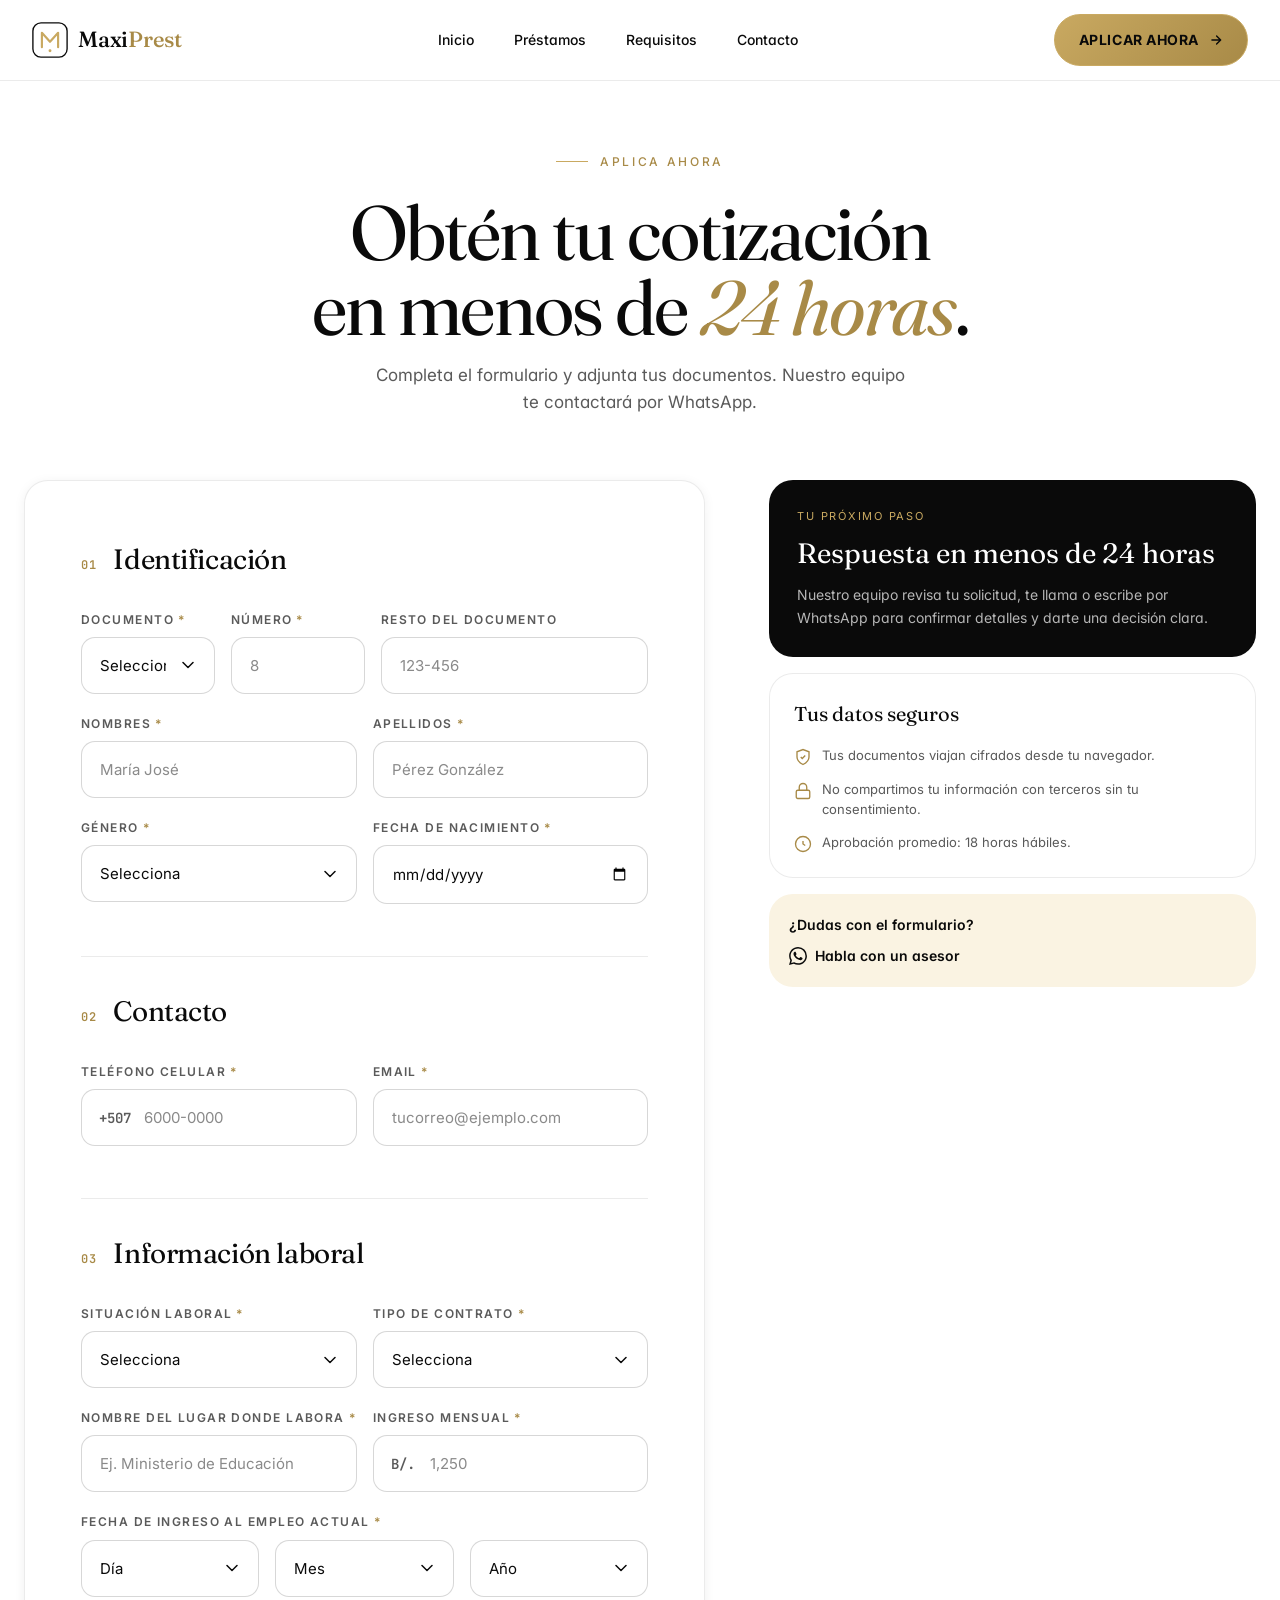
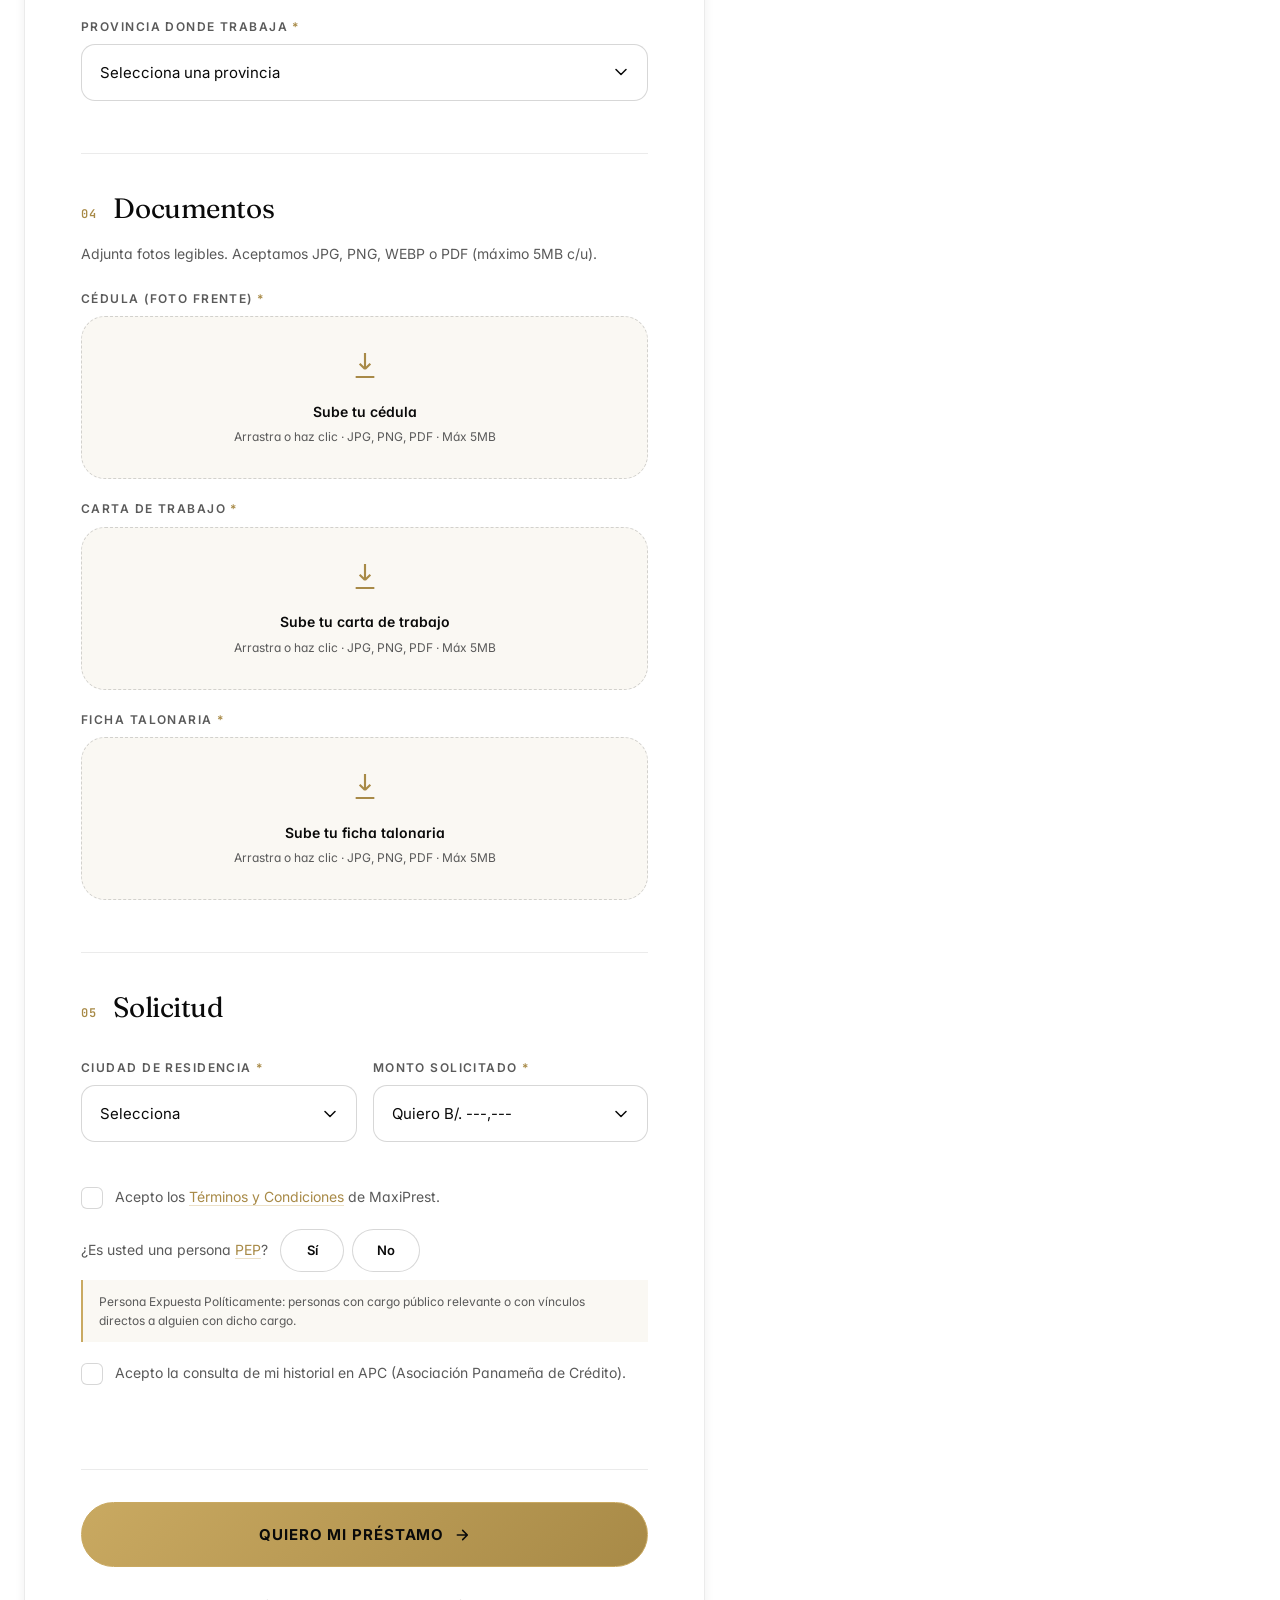
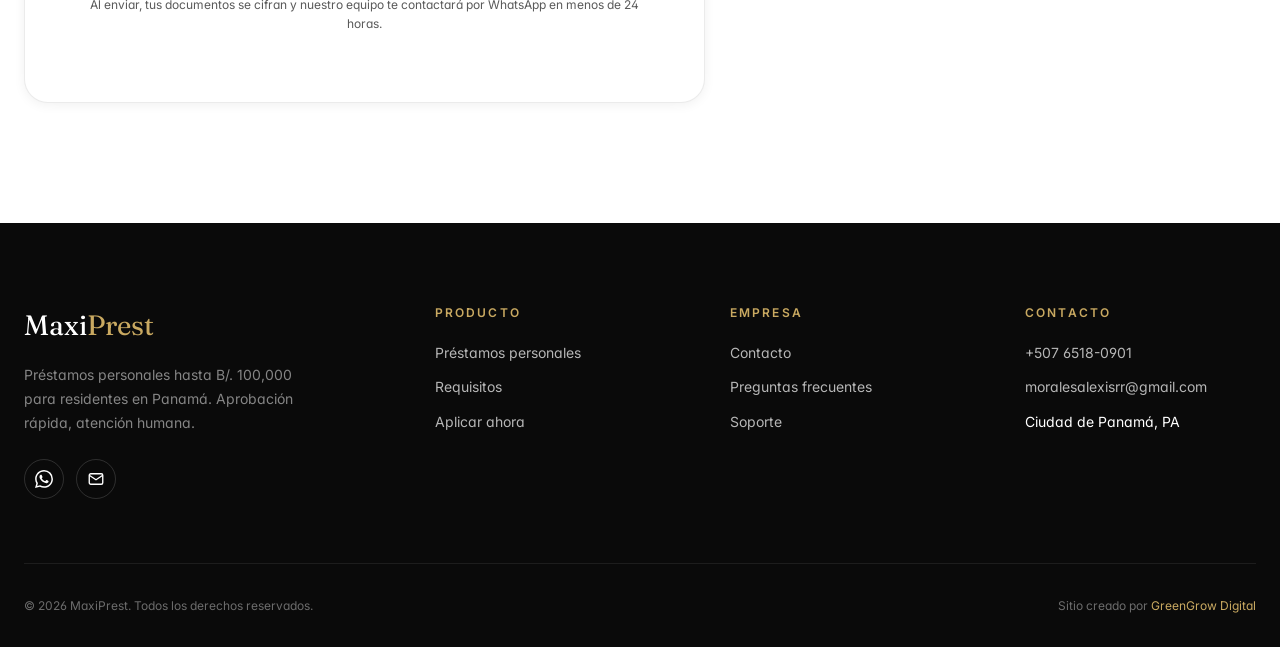
==== aplica.html @ 3d7b987a "validations: block age <20 inline; lower income minimum to B/. 600" ====
<!doctype html>
<html lang="es">
<head>
  <meta charset="utf-8" />
  <meta name="viewport" content="width=device-width, initial-scale=1, viewport-fit=cover" />
  <title>Aplica ahora | MaxiPrest Panamá</title>
  <meta name="description" content="Solicita tu préstamo personal MaxiPrest. Adjunta tus documentos y recibe respuesta en menos de 24 horas." />
  <link rel="icon" href="/public/logo-mark.svg" type="image/svg+xml" />
  <link rel="preconnect" href="https://fonts.googleapis.com" />
  <link rel="preconnect" href="https://fonts.gstatic.com" crossorigin />
  <link href="https://fonts.googleapis.com/css2?family=Fraunces:opsz,wght@9..144,300..900&family=Inter:wght@300;400;500;600;700&family=JetBrains+Mono:wght@400;600&display=swap" rel="stylesheet" />
  <link href="/shared/theme.css" rel="stylesheet" />
  <style>
    .form-hero {
      padding: calc(var(--mp-nav-h) + 64px) 24px 32px;
      text-align: center;
    }
    .form-hero h1 { font-family: var(--mp-font-display); font-weight: 400; font-size: clamp(40px, 6vw, 84px); line-height: 0.98; letter-spacing: -0.025em; margin: 24px auto 16px; max-width: 800px; }
    .form-hero h1 em { color: var(--mp-gold-deep); font-style: italic; }
    .form-hero p { color: var(--mp-ink-mute); font-size: 17px; max-width: 540px; margin: 0 auto; }

    .form-wrap {
      max-width: 1280px;
      margin: 0 auto;
      padding: 32px 24px 120px;
      display: grid;
      grid-template-columns: 1.4fr 1fr;
      gap: 64px;
      align-items: start;
    }
    .form-main {
      background: var(--mp-bg);
      border: 1px solid var(--mp-line);
      border-radius: var(--mp-radius-lg);
      padding: clamp(32px, 5vw, 56px);
      box-shadow: var(--mp-shadow-sm);
    }
    .form-section { padding: 32px 0; border-top: 1px solid var(--mp-line); }
    .form-section:first-of-type { border-top: 0; padding-top: 0; }
    .section-head { display: flex; align-items: baseline; gap: 16px; margin-bottom: 28px; }
    .section-num { font-family: var(--mp-font-mono); font-size: 12px; font-weight: 600; color: var(--mp-gold-deep); letter-spacing: 0.1em; }
    .section-title { font-family: var(--mp-font-display); font-size: 28px; font-weight: 400; letter-spacing: -0.015em; margin: 0; }

    .row { display: grid; gap: 16px; }
    .row-2 { grid-template-columns: 1fr 1fr; }
    .row-3 { grid-template-columns: 1fr 1fr 1fr; }
    .row-doc { grid-template-columns: 1fr 1fr 2fr; }

    .tel-wrap { position: relative; }
    .tel-prefix {
      position: absolute;
      left: 18px;
      top: 50%;
      transform: translateY(-50%);
      font-weight: 600;
      color: var(--mp-ink-mute);
      pointer-events: none;
      font-family: var(--mp-font-mono);
      font-size: 14px;
    }
    .tel-wrap .mp-input { padding-left: 62px; }

    .money-wrap { position: relative; }
    .money-wrap::before {
      content: 'B/.';
      position: absolute;
      left: 18px;
      top: 50%;
      transform: translateY(-50%);
      font-weight: 600;
      color: var(--mp-ink-mute);
      pointer-events: none;
      font-family: var(--mp-font-mono);
      font-size: 14px;
    }
    .money-wrap .mp-input { padding-left: 56px; }

    .radio-block .row-inline { display: flex; align-items: center; gap: 12px; }

    .pep-warning {
      background: var(--mp-bg-soft);
      border-left: 2px solid var(--mp-gold);
      padding: 12px 16px;
      font-size: 12px;
      color: var(--mp-ink-mute);
      margin-top: 8px;
      line-height: 1.6;
    }

    /* Sidebar */
    .form-side {
      position: sticky;
      top: 100px;
      display: flex;
      flex-direction: column;
      gap: 16px;
    }
    .side-card {
      padding: 28px;
      background: var(--mp-ink);
      color: var(--mp-bg);
      border-radius: var(--mp-radius-lg);
    }
    .side-card .lbl { font-size: 11px; letter-spacing: 0.16em; text-transform: uppercase; color: var(--mp-gold); margin-bottom: 12px; }
    .side-card h3 { font-family: var(--mp-font-display); font-size: 28px; font-weight: 400; margin: 0 0 16px; line-height: 1.1; }
    .side-card p { font-size: 14px; color: rgba(255,255,255,0.7); margin: 0; line-height: 1.6; }
    .side-trust { background: var(--mp-bg); border: 1px solid var(--mp-line); padding: 24px; border-radius: var(--mp-radius-lg); }
    .side-trust h4 { font-family: var(--mp-font-display); font-size: 20px; font-weight: 400; margin: 0 0 16px; }
    .side-trust ul { list-style: none; padding: 0; margin: 0; display: flex; flex-direction: column; gap: 14px; }
    .side-trust li { display: flex; gap: 10px; align-items: flex-start; font-size: 13px; color: var(--mp-ink-mute); line-height: 1.5; }
    .side-trust li svg { flex-shrink: 0; color: var(--mp-gold-deep); margin-top: 2px; }
    .side-help { background: var(--mp-gold-tint); padding: 20px; border-radius: var(--mp-radius-lg); }
    .side-help-title { font-weight: 600; font-size: 14px; color: var(--mp-ink); margin-bottom: 8px; }
    .side-help a { display: flex; align-items: center; gap: 8px; color: var(--mp-ink); font-weight: 600; text-decoration: none; font-size: 14px; }

    .submit-bar {
      margin-top: 32px;
      padding-top: 32px;
      border-top: 1px solid var(--mp-line);
      display: flex;
      flex-direction: column;
      gap: 16px;
    }
    .submit-btn {
      width: 100%;
      padding: 22px;
      font-size: 15px;
      letter-spacing: 0.06em;
    }
    .submit-note { font-size: 12px; color: var(--mp-ink-mute); text-align: center; line-height: 1.6; }

    @media (max-width: 1024px) {
      .form-wrap { grid-template-columns: 1fr; gap: 32px; }
      .form-side { position: static; }
      .form-side { display: grid; grid-template-columns: 1fr 1fr; }
      .side-card { grid-column: 1 / -1; }
    }
    @media (max-width: 720px) {
      .row-2, .row-3, .row-doc { grid-template-columns: 1fr; }
      .form-side { grid-template-columns: 1fr; }
    }
  </style>
</head>
<body>

  <div id="mp-nav"></div>

  <section class="form-hero">
    <span class="mp-eyebrow" data-mp-reveal>Aplica ahora</span>
    <h1 data-mp-reveal data-mp-reveal-delay="100">
      Obtén tu cotización<br/>en menos de <em>24 horas</em>.
    </h1>
    <p data-mp-reveal data-mp-reveal-delay="200">Completa el formulario y adjunta tus documentos. Nuestro equipo te contactará por WhatsApp.</p>
  </section>

  <div class="form-wrap" data-mp-reveal data-mp-reveal-delay="100">
    <form class="form-main" id="mpForm" novalidate>

      <div class="form-section">
        <div class="section-head">
          <span class="section-num">01</span>
          <h2 class="section-title">Identificación</h2>
        </div>

        <div class="row row-doc">
          <div class="mp-field">
            <label class="mp-label mp-label-req">Documento</label>
            <select class="mp-select" name="tipoDocumento" data-required="true">
              <option value="">Selecciona</option>
              <option value="Cédula">Cédula</option>
              <option value="Pasaporte">Pasaporte</option>
            </select>
            <div class="mp-error-msg">Campo obligatorio</div>
          </div>
          <div class="mp-field">
            <label class="mp-label mp-label-req">Número</label>
            <input class="mp-input" type="text" name="documentoP1" placeholder="8" data-required="true" inputmode="numeric" />
            <div class="mp-error-msg">Campo obligatorio</div>
          </div>
          <div class="mp-field">
            <label class="mp-label">Resto del documento</label>
            <input class="mp-input" type="text" name="documentoP2" placeholder="123-456" data-required="true" />
            <div class="mp-error-msg">Campo obligatorio</div>
          </div>
        </div>

        <div class="row row-2">
          <div class="mp-field">
            <label class="mp-label mp-label-req">Nombres</label>
            <input class="mp-input" type="text" name="nombres" placeholder="María José" data-required="true" />
            <div class="mp-error-msg">Campo obligatorio</div>
          </div>
          <div class="mp-field">
            <label class="mp-label mp-label-req">Apellidos</label>
            <input class="mp-input" type="text" name="apellidos" placeholder="Pérez González" data-required="true" />
            <div class="mp-error-msg">Campo obligatorio</div>
          </div>
        </div>

        <div class="row row-2">
          <div class="mp-field">
            <label class="mp-label mp-label-req">Género</label>
            <select class="mp-select" name="genero" data-required="true">
              <option value="">Selecciona</option>
              <option value="Femenino">Femenino</option>
              <option value="Masculino">Masculino</option>
              <option value="Otro">Otro</option>
            </select>
            <div class="mp-error-msg">Campo obligatorio</div>
          </div>
          <div class="mp-field">
            <label class="mp-label mp-label-req">Fecha de nacimiento</label>
            <input class="mp-input" type="date" name="fechaNacimiento" data-required="true" />
            <div class="mp-error-msg">Debes tener al menos 20 años para aplicar</div>
          </div>
        </div>
      </div>

      <div class="form-section">
        <div class="section-head">
          <span class="section-num">02</span>
          <h2 class="section-title">Contacto</h2>
        </div>
        <div class="row row-2">
          <div class="mp-field">
            <label class="mp-label mp-label-req">Teléfono celular</label>
            <div class="tel-wrap">
              <span class="tel-prefix">+507</span>
              <input class="mp-input" type="tel" name="telefono" placeholder="6000-0000" data-required="true" inputmode="tel" />
            </div>
            <div class="mp-error-msg">Teléfono panameño (8 dígitos)</div>
          </div>
          <div class="mp-field">
            <label class="mp-label mp-label-req">Email</label>
            <input class="mp-input" type="email" name="email" placeholder="tucorreo@ejemplo.com" data-required="true" />
            <div class="mp-error-msg">Email no válido</div>
          </div>
        </div>
      </div>

      <div class="form-section">
        <div class="section-head">
          <span class="section-num">03</span>
          <h2 class="section-title">Información laboral</h2>
        </div>
        <div class="row row-2">
          <div class="mp-field">
            <label class="mp-label mp-label-req">Situación laboral</label>
            <select class="mp-select" name="infoLaboral" data-required="true">
              <option value="">Selecciona</option>
              <option value="Empresa privada">Empresa privada</option>
              <option value="Gobierno">Gobierno</option>
              <option value="Independiente">Independiente</option>
              <option value="Jubilado">Jubilado</option>
            </select>
            <div class="mp-error-msg">Campo obligatorio</div>
          </div>
          <div class="mp-field">
            <label class="mp-label mp-label-req">Tipo de contrato</label>
            <select class="mp-select" name="tipoContrato" data-required="true">
              <option value="">Selecciona</option>
              <option value="Asalariado">Asalariado</option>
              <option value="Gobierno">Gobierno</option>
            </select>
            <div class="mp-error-msg">Campo obligatorio</div>
          </div>
        </div>

        <div class="row row-2">
          <div class="mp-field">
            <label class="mp-label mp-label-req">Nombre del lugar donde labora</label>
            <input class="mp-input" type="text" name="lugarLabora" placeholder="Ej. Ministerio de Educación" data-required="true" />
            <div class="mp-error-msg">Campo obligatorio</div>
          </div>
          <div class="mp-field">
            <label class="mp-label mp-label-req">Ingreso mensual</label>
            <div class="money-wrap">
              <input class="mp-input" type="number" name="ingresoMensual" placeholder="1,250" data-required="true" min="600" />
            </div>
            <div class="mp-error-msg">Ingreso mínimo B/. 600 para aplicar</div>
          </div>
        </div>

        <label class="mp-label mp-label-req">Fecha de ingreso al empleo actual</label>
        <div class="row row-3">
          <div class="mp-field">
            <select class="mp-select" name="dia" data-required="true" aria-label="Día">
              <option value="">Día</option>
            </select>
            <div class="mp-error-msg">Campo obligatorio</div>
          </div>
          <div class="mp-field">
            <select class="mp-select" name="mes" data-required="true" aria-label="Mes">
              <option value="">Mes</option>
              <option value="Enero">Enero</option><option value="Febrero">Febrero</option>
              <option value="Marzo">Marzo</option><option value="Abril">Abril</option>
              <option value="Mayo">Mayo</option><option value="Junio">Junio</option>
              <option value="Julio">Julio</option><option value="Agosto">Agosto</option>
              <option value="Septiembre">Septiembre</option><option value="Octubre">Octubre</option>
              <option value="Noviembre">Noviembre</option><option value="Diciembre">Diciembre</option>
            </select>
            <div class="mp-error-msg">Campo obligatorio</div>
          </div>
          <div class="mp-field">
            <select class="mp-select" name="anio" data-required="true" aria-label="Año">
              <option value="">Año</option>
            </select>
            <div class="mp-error-msg">Campo obligatorio</div>
          </div>
        </div>

        <div class="mp-field">
          <label class="mp-label mp-label-req">Provincia donde trabaja</label>
          <select class="mp-select" name="provinciaTrabajo" data-required="true">
            <option value="">Selecciona una provincia</option>
            <option>Bocas del Toro</option><option>Chiriquí</option><option>Coclé</option>
            <option>Colón</option><option>Darién</option><option>Herrera</option>
            <option>Los Santos</option><option>Panamá</option><option>Panamá Oeste</option>
            <option>Veraguas</option>
            <option>Comarca Emberá-Wounaan</option>
            <option>Comarca Guna Yala</option>
            <option>Comarca Ngäbe-Buglé</option>
          </select>
          <div class="mp-error-msg">Campo obligatorio</div>
        </div>
      </div>

      <div class="form-section">
        <div class="section-head">
          <span class="section-num">04</span>
          <h2 class="section-title">Documentos</h2>
        </div>
        <p class="mp-text-mute" style="font-size: 14px; margin: -16px 0 24px;">Adjunta fotos legibles. Aceptamos JPG, PNG, WEBP o PDF (máximo 5MB c/u).</p>

        <div class="mp-field">
          <label class="mp-label mp-label-req">Cédula (foto frente)</label>
          <div class="mp-upload" data-required="true">
            <input type="file" name="docCedula" accept="image/jpeg,image/png,image/webp,application/pdf" />
            <div class="mp-upload-default">
              <svg class="mp-upload-icon" width="32" height="32" viewBox="0 0 24 24" fill="none" stroke="currentColor" stroke-width="1.6"><path d="M12 3v12m0 0l-4-4m4 4l4-4M5 21h14"/></svg>
              <div class="mp-upload-text">Sube tu cédula</div>
              <div class="mp-upload-hint">Arrastra o haz clic · JPG, PNG, PDF · Máx 5MB</div>
            </div>
            <div class="mp-upload-preview">
              <div class="mp-upload-thumb"></div>
              <div class="mp-upload-info">
                <div class="mp-upload-name"></div>
                <div class="mp-upload-size"></div>
              </div>
              <button type="button" class="mp-upload-remove" aria-label="Eliminar">
                <svg width="14" height="14" viewBox="0 0 24 24" fill="none" stroke="currentColor" stroke-width="2" stroke-linecap="round"><path d="M6 6l12 12M18 6l-12 12"/></svg>
              </button>
            </div>
          </div>
          <div class="mp-error-msg">Documento obligatorio</div>
        </div>

        <div class="mp-field">
          <label class="mp-label mp-label-req">Carta de trabajo</label>
          <div class="mp-upload" data-required="true">
            <input type="file" name="docCartaTrabajo" accept="image/jpeg,image/png,image/webp,application/pdf" />
            <div class="mp-upload-default">
              <svg class="mp-upload-icon" width="32" height="32" viewBox="0 0 24 24" fill="none" stroke="currentColor" stroke-width="1.6"><path d="M12 3v12m0 0l-4-4m4 4l4-4M5 21h14"/></svg>
              <div class="mp-upload-text">Sube tu carta de trabajo</div>
              <div class="mp-upload-hint">Arrastra o haz clic · JPG, PNG, PDF · Máx 5MB</div>
            </div>
            <div class="mp-upload-preview">
              <div class="mp-upload-thumb"></div>
              <div class="mp-upload-info">
                <div class="mp-upload-name"></div>
                <div class="mp-upload-size"></div>
              </div>
              <button type="button" class="mp-upload-remove" aria-label="Eliminar">
                <svg width="14" height="14" viewBox="0 0 24 24" fill="none" stroke="currentColor" stroke-width="2" stroke-linecap="round"><path d="M6 6l12 12M18 6l-12 12"/></svg>
              </button>
            </div>
          </div>
          <div class="mp-error-msg">Documento obligatorio</div>
        </div>

        <div class="mp-field">
          <label class="mp-label mp-label-req">Ficha talonaria</label>
          <div class="mp-upload" data-required="true">
            <input type="file" name="docFichaTalonaria" accept="image/jpeg,image/png,image/webp,application/pdf" />
            <div class="mp-upload-default">
              <svg class="mp-upload-icon" width="32" height="32" viewBox="0 0 24 24" fill="none" stroke="currentColor" stroke-width="1.6"><path d="M12 3v12m0 0l-4-4m4 4l4-4M5 21h14"/></svg>
              <div class="mp-upload-text">Sube tu ficha talonaria</div>
              <div class="mp-upload-hint">Arrastra o haz clic · JPG, PNG, PDF · Máx 5MB</div>
            </div>
            <div class="mp-upload-preview">
              <div class="mp-upload-thumb"></div>
              <div class="mp-upload-info">
                <div class="mp-upload-name"></div>
                <div class="mp-upload-size"></div>
              </div>
              <button type="button" class="mp-upload-remove" aria-label="Eliminar">
                <svg width="14" height="14" viewBox="0 0 24 24" fill="none" stroke="currentColor" stroke-width="2" stroke-linecap="round"><path d="M6 6l12 12M18 6l-12 12"/></svg>
              </button>
            </div>
          </div>
          <div class="mp-error-msg">Documento obligatorio</div>
        </div>
      </div>

      <div class="form-section">
        <div class="section-head">
          <span class="section-num">05</span>
          <h2 class="section-title">Solicitud</h2>
        </div>
        <div class="row row-2">
          <div class="mp-field">
            <label class="mp-label mp-label-req">Ciudad de residencia</label>
            <select class="mp-select" name="ciudadResidencia" data-required="true">
              <option value="">Selecciona</option>
              <option>Bocas del Toro</option><option>Chiriquí</option><option>Coclé</option>
              <option>Colón</option><option>Darién</option><option>Herrera</option>
              <option>Los Santos</option><option>Panamá</option><option>Panamá Oeste</option>
              <option>Veraguas</option>
              <option>Comarca Emberá-Wounaan</option>
              <option>Comarca Guna Yala</option>
              <option>Comarca Ngäbe-Buglé</option>
            </select>
            <div class="mp-error-msg">Campo obligatorio</div>
          </div>
          <div class="mp-field">
            <label class="mp-label mp-label-req">Monto solicitado</label>
            <select class="mp-select" name="montoSolicitado" data-required="true">
              <option value="">Quiero B/. ---,---</option>
              <option value="B/. 1,000 – 5,000">B/. 1,000 – 5,000</option>
              <option value="B/. 5,000 – 10,000">B/. 5,000 – 10,000</option>
              <option value="B/. 10,000 – 25,000">B/. 10,000 – 25,000</option>
              <option value="B/. 25,000 – 50,000">B/. 25,000 – 50,000</option>
              <option value="B/. 50,000 – 100,000">B/. 50,000 – 100,000</option>
            </select>
            <div class="mp-error-msg">Campo obligatorio</div>
          </div>
        </div>

        <div class="mp-field" style="margin-top: 24px;">
          <label class="mp-check">
            <input type="checkbox" name="aceptaTerminos" />
            <span class="mp-check-box"></span>
            <span>Acepto los <a class="mp-link-gold" href="#" onclick="event.preventDefault();">Términos y Condiciones</a> de MaxiPrest.</span>
          </label>
        </div>

        <div class="mp-field radio-block">
          <div class="row-inline">
            <span style="font-size: 14px; color: var(--mp-ink-mute);">¿Es usted una persona <a class="mp-link-gold" href="#" onclick="event.preventDefault();">PEP</a>?</span>
            <div class="mp-radio-group">
              <label class="mp-radio">
                <input type="radio" name="esPEP" value="Sí" />
                <span class="mp-radio-pill">Sí</span>
              </label>
              <label class="mp-radio">
                <input type="radio" name="esPEP" value="No" />
                <span class="mp-radio-pill">No</span>
              </label>
            </div>
          </div>
          <p class="pep-warning">Persona Expuesta Políticamente: personas con cargo público relevante o con vínculos directos a alguien con dicho cargo.</p>
        </div>

        <div class="mp-field">
          <label class="mp-check">
            <input type="checkbox" name="aceptaAPC" />
            <span class="mp-check-box"></span>
            <span>Acepto la consulta de mi historial en APC (Asociación Panameña de Crédito).</span>
          </label>
        </div>
      </div>

      <div class="submit-bar">
        <button class="mp-btn mp-btn-gold-solid submit-btn" type="submit">
          Quiero mi préstamo
          <svg width="16" height="16" viewBox="0 0 24 24" fill="none" stroke="currentColor" stroke-width="2.4" stroke-linecap="round" stroke-linejoin="round"><path d="M5 12h14M13 5l7 7-7 7"/></svg>
        </button>
        <p class="submit-note">Al enviar, tus documentos se cifran y nuestro equipo te contactará por WhatsApp en menos de 24 horas.</p>
      </div>

    </form>

    <aside class="form-side">
      <div class="side-card">
        <div class="lbl">Tu próximo paso</div>
        <h3>Respuesta en menos de 24 horas</h3>
        <p>Nuestro equipo revisa tu solicitud, te llama o escribe por WhatsApp para confirmar detalles y darte una decisión clara.</p>
      </div>

      <div class="side-trust">
        <h4>Tus datos seguros</h4>
        <ul>
          <li>
            <svg width="18" height="18" viewBox="0 0 24 24" fill="none" stroke="currentColor" stroke-width="1.8"><path d="M12 22s8-4 8-10V5l-8-3-8 3v7c0 6 8 10 8 10z"/><path d="M9 12l2 2 4-4"/></svg>
            <span>Tus documentos viajan cifrados desde tu navegador.</span>
          </li>
          <li>
            <svg width="18" height="18" viewBox="0 0 24 24" fill="none" stroke="currentColor" stroke-width="1.8"><rect x="3" y="11" width="18" height="11" rx="2"/><path d="M7 11V7a5 5 0 0110 0v4"/></svg>
            <span>No compartimos tu información con terceros sin tu consentimiento.</span>
          </li>
          <li>
            <svg width="18" height="18" viewBox="0 0 24 24" fill="none" stroke="currentColor" stroke-width="1.8"><circle cx="12" cy="12" r="10"/><path d="M12 8v4l3 2"/></svg>
            <span>Aprobación promedio: 18 horas hábiles.</span>
          </li>
        </ul>
      </div>

      <div class="side-help">
        <div class="side-help-title">¿Dudas con el formulario?</div>
        <a href="https://wa.me/50765180901" target="_blank" rel="noopener">
          <svg width="18" height="18" viewBox="0 0 24 24" fill="currentColor" aria-hidden="true"><path d="M17.472 14.382c-.297-.149-1.758-.867-2.03-.967-.273-.099-.471-.148-.67.15-.197.297-.767.966-.94 1.164-.173.199-.347.223-.644.075-.297-.15-1.255-.463-2.39-1.475-.883-.788-1.48-1.761-1.653-2.059-.173-.297-.018-.458.13-.606.134-.133.298-.347.446-.52.149-.174.198-.298.298-.497.099-.198.05-.371-.025-.52-.075-.149-.669-1.612-.916-2.207-.242-.579-.487-.5-.669-.51-.173-.008-.371-.01-.57-.01-.198 0-.52.074-.792.372-.272.297-1.04 1.016-1.04 2.479 0 1.462 1.065 2.875 1.213 3.074.149.198 2.096 3.2 5.077 4.487.709.306 1.262.489 1.694.625.712.227 1.36.195 1.871.118.571-.085 1.758-.719 2.006-1.413.248-.694.248-1.289.173-1.413-.074-.124-.272-.198-.57-.347m-5.421 7.403h-.004a9.87 9.87 0 01-5.031-1.378l-.361-.214-3.741.982.998-3.648-.235-.374a9.86 9.86 0 01-1.51-5.26c.001-5.45 4.436-9.884 9.888-9.884 2.64 0 5.122 1.03 6.988 2.898a9.825 9.825 0 012.893 6.994c-.003 5.45-4.437 9.884-9.885 9.884m8.413-18.297A11.815 11.815 0 0012.05 0C5.495 0 .16 5.335.157 11.892c0 2.096.547 4.142 1.588 5.945L.057 24l6.305-1.654a11.882 11.882 0 005.683 1.448h.005c6.554 0 11.89-5.335 11.893-11.893a11.821 11.821 0 00-3.48-8.413Z"/></svg>
          Habla con un asesor
        </a>
      </div>
    </aside>
  </div>

  <div id="mp-footer"></div>
  <script src="/shared/nav-footer.js"></script>
  <script src="/shared/form-handler.js"></script>
  <script>
    // Populate day & year selects
    (function() {
      const diaSel = document.querySelector('select[name=dia]');
      const anioSel = document.querySelector('select[name=anio]');
      if (diaSel) for (let d = 1; d <= 31; d++) {
        const o = document.createElement('option'); o.value = d; o.textContent = d; diaSel.appendChild(o);
      }
      if (anioSel) {
        const now = new Date().getFullYear();
        for (let y = now; y >= 1970; y--) {
          const o = document.createElement('option'); o.value = y; o.textContent = y; anioSel.appendChild(o);
        }
      }
    })();
  </script>
</body>
</html>
---- shared/theme.css ----
/* MaxiPrest — Tema editorial premium (blanco + dorado + negro) */
:root {
  --mp-bg:          #FFFFFF;
  --mp-bg-soft:     #FAF8F3;
  --mp-bg-tint:     #F4EFE3;
  --mp-surface:     #FFFFFF;
  --mp-ink:         #0A0A0A;
  --mp-ink-2:       #1A1A1A;
  --mp-ink-mute:    #5A5A5A;
  --mp-ink-soft:    #8A8A8A;
  --mp-gold:        #C9A961;
  --mp-gold-deep:   #A88A47;
  --mp-gold-soft:   #EBDDB9;
  --mp-gold-tint:   #FAF3E2;
  --mp-line:        rgba(10,10,10,0.08);
  --mp-line-strong: rgba(10,10,10,0.16);
  --mp-line-gold:   rgba(201,169,97,0.35);
  --mp-success:     #0E8F5F;
  --mp-error:       #B91C1C;

  --mp-shadow-sm:   0 2px 12px rgba(10,10,10,0.06);
  --mp-shadow-md:   0 12px 40px rgba(10,10,10,0.10);
  --mp-shadow-lg:   0 32px 80px -16px rgba(10,10,10,0.18);
  --mp-glow-gold:   0 0 0 1px rgba(201,169,97,0.45), 0 20px 60px -20px rgba(201,169,97,0.45);

  --mp-radius-sm:   8px;
  --mp-radius-md:   14px;
  --mp-radius-lg:   24px;
  --mp-radius-pill: 9999px;

  --mp-ease:        cubic-bezier(0.22, 1, 0.36, 1);
  --mp-ease-out:    cubic-bezier(0.16, 1, 0.3, 1);

  --mp-font-display: 'Fraunces', Georgia, serif;
  --mp-font-body:    'Inter', system-ui, -apple-system, sans-serif;
  --mp-font-mono:    'JetBrains Mono', ui-monospace, monospace;

  --mp-nav-h:       80px;
}

* { box-sizing: border-box; -webkit-font-smoothing: antialiased; -moz-osx-font-smoothing: grayscale; }
html { scroll-behavior: smooth; }
body {
  font-family: var(--mp-font-body);
  color: var(--mp-ink);
  background: var(--mp-bg);
  margin: 0;
  font-size: 16px;
  line-height: 1.6;
  font-feature-settings: 'ss01', 'cv11';
}

.mp-display { font-family: var(--mp-font-display); font-weight: 400; letter-spacing: -0.02em; line-height: 1.04; font-optical-sizing: auto; }
.mp-mono    { font-family: var(--mp-font-mono); font-feature-settings: 'tnum'; }

.mp-eyebrow {
  font-family: var(--mp-font-body);
  font-size: 12px;
  letter-spacing: 0.22em;
  text-transform: uppercase;
  font-weight: 500;
  color: var(--mp-gold-deep);
  display: inline-flex;
  align-items: center;
  gap: 12px;
}
.mp-eyebrow::before {
  content: '';
  width: 32px;
  height: 1px;
  background: var(--mp-gold);
  display: inline-block;
}

.mp-link-gold {
  color: var(--mp-gold-deep);
  text-decoration: none;
  border-bottom: 1px solid var(--mp-line-gold);
  transition: border-color .3s var(--mp-ease), color .3s var(--mp-ease);
}
.mp-link-gold:hover { color: var(--mp-ink); border-color: var(--mp-ink); }

.mp-btn {
  display: inline-flex;
  align-items: center;
  justify-content: center;
  gap: 10px;
  padding: 18px 32px;
  border-radius: var(--mp-radius-pill);
  font-weight: 600;
  font-size: 14px;
  letter-spacing: 0.04em;
  text-transform: uppercase;
  border: 1px solid transparent;
  cursor: pointer;
  transition: transform .35s var(--mp-ease), box-shadow .35s var(--mp-ease), background .35s var(--mp-ease), color .35s var(--mp-ease);
  position: relative;
  overflow: hidden;
  text-decoration: none;
  font-family: var(--mp-font-body);
  white-space: nowrap;
}
.mp-btn-gold {
  background: var(--mp-ink);
  color: var(--mp-bg);
  border-color: var(--mp-ink);
}
.mp-btn-gold::before {
  content: '';
  position: absolute;
  inset: 0;
  background: linear-gradient(135deg, var(--mp-gold), var(--mp-gold-deep));
  transform: translateX(-101%);
  transition: transform .55s var(--mp-ease);
  z-index: 0;
}
.mp-btn-gold > * { position: relative; z-index: 1; }
.mp-btn-gold:hover { transform: translateY(-2px); box-shadow: var(--mp-glow-gold); color: var(--mp-ink); }
.mp-btn-gold:hover::before { transform: translateX(0); }

.mp-btn-ghost {
  background: transparent;
  color: var(--mp-ink);
  border-color: var(--mp-line-strong);
}
.mp-btn-ghost:hover {
  border-color: var(--mp-ink);
  background: var(--mp-ink);
  color: var(--mp-bg);
  transform: translateY(-2px);
}

.mp-btn-gold-solid {
  background: linear-gradient(135deg, var(--mp-gold), var(--mp-gold-deep));
  color: var(--mp-ink);
  border-color: var(--mp-gold);
  font-weight: 700;
}
.mp-btn-gold-solid:hover { transform: translateY(-2px); box-shadow: var(--mp-glow-gold); }

.mp-card {
  background: var(--mp-surface);
  border: 1px solid var(--mp-line);
  border-radius: var(--mp-radius-lg);
  transition: transform .5s var(--mp-ease), box-shadow .5s var(--mp-ease), border-color .5s var(--mp-ease);
}
.mp-card-hover:hover {
  transform: translateY(-6px);
  box-shadow: var(--mp-shadow-md);
  border-color: var(--mp-line-gold);
}

.mp-divider {
  height: 1px;
  background: linear-gradient(90deg, transparent, var(--mp-line-gold), transparent);
  border: 0;
  margin: 0;
}

.mp-section { padding: clamp(80px, 12vw, 160px) 24px; }
.mp-container { max-width: 1280px; margin: 0 auto; }
.mp-container-narrow { max-width: 960px; margin: 0 auto; }

/* Reveal animations (fallback si AOS no carga) */
[data-mp-reveal] {
  opacity: 0;
  transform: translateY(32px);
  transition: opacity .9s var(--mp-ease-out), transform .9s var(--mp-ease-out);
}
[data-mp-reveal].is-visible { opacity: 1; transform: translateY(0); }
[data-mp-reveal-delay="100"].is-visible { transition-delay: .1s; }
[data-mp-reveal-delay="200"].is-visible { transition-delay: .2s; }
[data-mp-reveal-delay="300"].is-visible { transition-delay: .3s; }
[data-mp-reveal-delay="400"].is-visible { transition-delay: .4s; }
[data-mp-reveal-delay="500"].is-visible { transition-delay: .5s; }

/* Form */
.mp-field { position: relative; margin-bottom: 20px; }
.mp-input, .mp-select, .mp-textarea {
  width: 100%;
  padding: 18px 18px 18px 18px;
  border: 1px solid var(--mp-line-strong);
  border-radius: var(--mp-radius-md);
  background: var(--mp-bg);
  color: var(--mp-ink);
  font-family: var(--mp-font-body);
  font-size: 15px;
  transition: border-color .3s var(--mp-ease), box-shadow .3s var(--mp-ease), background .3s var(--mp-ease);
  appearance: none;
  -webkit-appearance: none;
}
.mp-input:focus, .mp-select:focus, .mp-textarea:focus {
  outline: none;
  border-color: var(--mp-gold);
  box-shadow: 0 0 0 4px var(--mp-gold-tint);
}
.mp-input::placeholder { color: var(--mp-ink-soft); }
.mp-select {
  background-image: url("data:image/svg+xml;utf8,<svg xmlns='http://www.w3.org/2000/svg' width='12' height='8' viewBox='0 0 12 8' fill='none'><path d='M1 1.5L6 6.5L11 1.5' stroke='%230A0A0A' stroke-width='1.5' stroke-linecap='round' stroke-linejoin='round'/></svg>");
  background-repeat: no-repeat;
  background-position: right 20px center;
  padding-right: 48px;
}
.mp-label {
  display: block;
  font-size: 12px;
  font-weight: 600;
  letter-spacing: 0.12em;
  text-transform: uppercase;
  color: var(--mp-ink-mute);
  margin-bottom: 8px;
}
.mp-label-req::after {
  content: '*';
  color: var(--mp-gold-deep);
  margin-left: 4px;
}

.mp-check {
  display: flex;
  align-items: flex-start;
  gap: 12px;
  cursor: pointer;
  user-select: none;
  font-size: 14px;
  color: var(--mp-ink-mute);
}
.mp-check input { position: absolute; opacity: 0; pointer-events: none; }
.mp-check-box {
  width: 22px;
  height: 22px;
  border: 1px solid var(--mp-line-strong);
  border-radius: 6px;
  display: inline-flex;
  align-items: center;
  justify-content: center;
  flex-shrink: 0;
  background: var(--mp-bg);
  transition: all .25s var(--mp-ease);
  margin-top: 1px;
}
.mp-check input:checked + .mp-check-box {
  background: var(--mp-ink);
  border-color: var(--mp-ink);
}
.mp-check input:checked + .mp-check-box::after {
  content: '';
  width: 6px;
  height: 10px;
  border: solid var(--mp-gold);
  border-width: 0 2px 2px 0;
  transform: rotate(45deg);
}

.mp-radio-group { display: inline-flex; gap: 8px; }
.mp-radio { position: relative; }
.mp-radio input { position: absolute; opacity: 0; pointer-events: none; }
.mp-radio-pill {
  display: inline-flex;
  align-items: center;
  justify-content: center;
  padding: 10px 24px;
  border: 1px solid var(--mp-line-strong);
  border-radius: var(--mp-radius-pill);
  font-size: 13px;
  font-weight: 600;
  cursor: pointer;
  transition: all .25s var(--mp-ease);
  background: var(--mp-bg);
  color: var(--mp-ink);
  min-width: 64px;
}
.mp-radio input:checked + .mp-radio-pill {
  background: var(--mp-ink);
  color: var(--mp-gold);
  border-color: var(--mp-ink);
}

.mp-error-msg {
  color: var(--mp-error);
  font-size: 12px;
  margin-top: 6px;
  display: none;
}
.mp-field.is-error .mp-input,
.mp-field.is-error .mp-select { border-color: var(--mp-error); box-shadow: 0 0 0 4px rgba(185,28,28,0.08); }
.mp-field.is-error .mp-error-msg { display: block; }

/* Upload zones */
.mp-upload {
  border: 1.5px dashed var(--mp-line-strong);
  border-radius: var(--mp-radius-lg);
  padding: 32px 24px;
  text-align: center;
  cursor: pointer;
  transition: all .3s var(--mp-ease);
  background: var(--mp-bg-soft);
  position: relative;
}
.mp-upload:hover { border-color: var(--mp-gold); background: var(--mp-gold-tint); }
.mp-upload.is-dragover { border-color: var(--mp-gold); background: var(--mp-gold-tint); transform: scale(1.01); }
.mp-upload.has-file { border-style: solid; border-color: var(--mp-success); background: var(--mp-bg); padding: 16px; text-align: left; }
.mp-upload input[type=file] { position: absolute; opacity: 0; width: 100%; height: 100%; inset: 0; cursor: pointer; }
.mp-upload-icon { color: var(--mp-gold-deep); margin-bottom: 12px; }
.mp-upload-text { font-weight: 600; color: var(--mp-ink); font-size: 14px; }
.mp-upload-hint { font-size: 12px; color: var(--mp-ink-mute); margin-top: 4px; }
.mp-upload-preview { display: none; align-items: center; gap: 12px; }
.mp-upload.has-file .mp-upload-preview { display: flex; }
.mp-upload.has-file .mp-upload-default { display: none; }
.mp-upload-thumb { width: 48px; height: 48px; border-radius: 8px; background: var(--mp-bg-tint); display: flex; align-items: center; justify-content: center; flex-shrink: 0; color: var(--mp-gold-deep); }
.mp-upload-thumb img { width: 100%; height: 100%; object-fit: cover; border-radius: 8px; }
.mp-upload-info { flex: 1; min-width: 0; }
.mp-upload-name { font-weight: 600; font-size: 13px; color: var(--mp-ink); white-space: nowrap; overflow: hidden; text-overflow: ellipsis; }
.mp-upload-size { font-size: 11px; color: var(--mp-ink-mute); }
.mp-upload-remove {
  background: var(--mp-bg-tint);
  border: 0;
  border-radius: 50%;
  width: 28px;
  height: 28px;
  cursor: pointer;
  display: flex;
  align-items: center;
  justify-content: center;
  color: var(--mp-ink-mute);
  transition: all .2s var(--mp-ease);
}
.mp-upload-remove:hover { background: var(--mp-error); color: white; }

/* Loading + success overlay */
.mp-overlay {
  position: fixed; inset: 0;
  background: rgba(255,255,255,0.96);
  backdrop-filter: blur(8px);
  display: none;
  align-items: center;
  justify-content: center;
  z-index: 100;
  flex-direction: column;
  gap: 24px;
  opacity: 0;
  transition: opacity .4s var(--mp-ease);
}
.mp-overlay.is-active { display: flex; opacity: 1; }
.mp-overlay-title { font-family: var(--mp-font-display); font-size: 32px; color: var(--mp-ink); }
.mp-overlay-sub { color: var(--mp-ink-mute); font-size: 15px; text-align: center; max-width: 480px; padding: 0 24px; }
.mp-spinner { width: 56px; height: 56px; border-radius: 50%; border: 3px solid var(--mp-gold-soft); border-top-color: var(--mp-gold-deep); animation: mp-spin 1s linear infinite; }
@keyframes mp-spin { to { transform: rotate(360deg); } }

.mp-check-svg { width: 80px; height: 80px; }
.mp-check-svg circle { fill: none; stroke: var(--mp-gold); stroke-width: 2; stroke-dasharray: 252; stroke-dashoffset: 252; animation: mp-draw-circle 0.8s var(--mp-ease-out) forwards; }
.mp-check-svg path { fill: none; stroke: var(--mp-gold-deep); stroke-width: 3; stroke-linecap: round; stroke-linejoin: round; stroke-dasharray: 60; stroke-dashoffset: 60; animation: mp-draw-check 0.5s 0.6s var(--mp-ease-out) forwards; }
@keyframes mp-draw-circle { to { stroke-dashoffset: 0; } }
@keyframes mp-draw-check { to { stroke-dashoffset: 0; } }

/* Nav */
.mp-nav {
  position: fixed; top: 0; left: 0; right: 0;
  z-index: 50;
  background: rgba(255,255,255,0.85);
  backdrop-filter: blur(16px);
  border-bottom: 1px solid var(--mp-line);
  transition: all .4s var(--mp-ease);
}
.mp-nav-inner { display: flex; align-items: center; justify-content: space-between; height: var(--mp-nav-h); max-width: 1440px; margin: 0 auto; padding: 0 32px; }
.mp-nav.is-scrolled { box-shadow: var(--mp-shadow-sm); --mp-nav-h: 64px; }
.mp-nav-logo { display: flex; align-items: center; gap: 10px; text-decoration: none; color: var(--mp-ink); }
.mp-nav-logo-mark { width: 36px; height: 36px; }
.mp-nav-logo-text { font-family: var(--mp-font-display); font-size: 22px; font-weight: 500; letter-spacing: -0.01em; }
.mp-nav-logo-text span { color: var(--mp-gold-deep); }
.mp-nav-links { display: flex; gap: 4px; align-items: center; }
.mp-nav-link {
  text-decoration: none;
  color: var(--mp-ink);
  font-weight: 500;
  font-size: 14px;
  padding: 10px 18px;
  border-radius: var(--mp-radius-pill);
  transition: all .25s var(--mp-ease);
  position: relative;
}
.mp-nav-link:hover { background: var(--mp-bg-soft); }
.mp-nav-link.is-active { color: var(--mp-gold-deep); }
.mp-nav-link.is-active::after {
  content: '';
  position: absolute;
  bottom: 4px;
  left: 50%;
  transform: translateX(-50%);
  width: 6px;
  height: 6px;
  border-radius: 50%;
  background: var(--mp-gold);
}
.mp-nav-cta { display: inline-flex; }

.mp-nav-toggle {
  display: none;
  background: transparent;
  border: 0;
  width: 44px;
  height: 44px;
  cursor: pointer;
  color: var(--mp-ink);
}

.mp-drawer {
  position: fixed;
  inset: 0;
  background: var(--mp-bg);
  z-index: 60;
  padding: 96px 32px 32px;
  transform: translateY(-100%);
  transition: transform .45s var(--mp-ease);
  display: flex;
  flex-direction: column;
  gap: 8px;
}
.mp-drawer.is-open { transform: translateY(0); }
.mp-drawer-link {
  text-decoration: none;
  color: var(--mp-ink);
  font-family: var(--mp-font-display);
  font-size: 36px;
  padding: 16px 0;
  border-bottom: 1px solid var(--mp-line);
}
.mp-drawer-close {
  position: absolute;
  top: 18px;
  right: 24px;
  width: 44px;
  height: 44px;
  background: transparent;
  border: 0;
  cursor: pointer;
  color: var(--mp-ink);
}

@media (max-width: 900px) {
  .mp-nav-links, .mp-nav-cta { display: none; }
  .mp-nav-toggle { display: inline-flex; align-items: center; justify-content: center; }
}

/* Footer */
.mp-footer { background: var(--mp-ink); color: var(--mp-bg); padding: 80px 24px 32px; }
.mp-footer a { color: var(--mp-bg); text-decoration: none; opacity: .7; transition: opacity .25s var(--mp-ease); }
.mp-footer a:hover { opacity: 1; color: var(--mp-gold); }
.mp-footer-grid {
  max-width: 1280px;
  margin: 0 auto;
  display: grid;
  grid-template-columns: 1.5fr 1fr 1fr 1fr;
  gap: 64px;
  padding-bottom: 64px;
  border-bottom: 1px solid rgba(255,255,255,0.08);
}
.mp-footer-brand { font-family: var(--mp-font-display); font-size: 28px; color: var(--mp-bg); margin-bottom: 16px; }
.mp-footer-brand span { color: var(--mp-gold); }
.mp-footer-tag { color: rgba(255,255,255,0.5); font-size: 14px; max-width: 280px; line-height: 1.7; }
.mp-footer-col h4 {
  font-size: 12px;
  letter-spacing: 0.18em;
  text-transform: uppercase;
  color: var(--mp-gold);
  font-weight: 600;
  margin: 0 0 20px;
}
.mp-footer-col ul { list-style: none; padding: 0; margin: 0; }
.mp-footer-col li { margin-bottom: 12px; font-size: 14px; }
.mp-footer-bottom { max-width: 1280px; margin: 32px auto 0; display: flex; justify-content: space-between; align-items: center; font-size: 12px; color: rgba(255,255,255,0.4); flex-wrap: wrap; gap: 16px; }

@media (max-width: 760px) {
  .mp-footer-grid { grid-template-columns: 1fr 1fr; gap: 48px 32px; }
}
@media (max-width: 480px) {
  .mp-footer-grid { grid-template-columns: 1fr; }
}

/* Hero shared */
.mp-hero-grid-bg {
  position: absolute;
  inset: 0;
  background-image:
    linear-gradient(var(--mp-line) 1px, transparent 1px),
    linear-gradient(90deg, var(--mp-line) 1px, transparent 1px);
  background-size: 80px 80px;
  background-position: center;
  mask-image: radial-gradient(ellipse 80% 60% at 50% 30%, black 30%, transparent 80%);
  -webkit-mask-image: radial-gradient(ellipse 80% 60% at 50% 30%, black 30%, transparent 80%);
  pointer-events: none;
}

/* Utility */
.mp-text-gold { color: var(--mp-gold-deep); }
.mp-text-mute { color: var(--mp-ink-mute); }
.mp-stroke-gold { -webkit-text-stroke: 1px var(--mp-gold); color: transparent; }

@media (prefers-reduced-motion: reduce) {
  *, *::before, *::after { animation-duration: 0.01ms !important; transition-duration: 0.01ms !important; scroll-behavior: auto !important; }
}
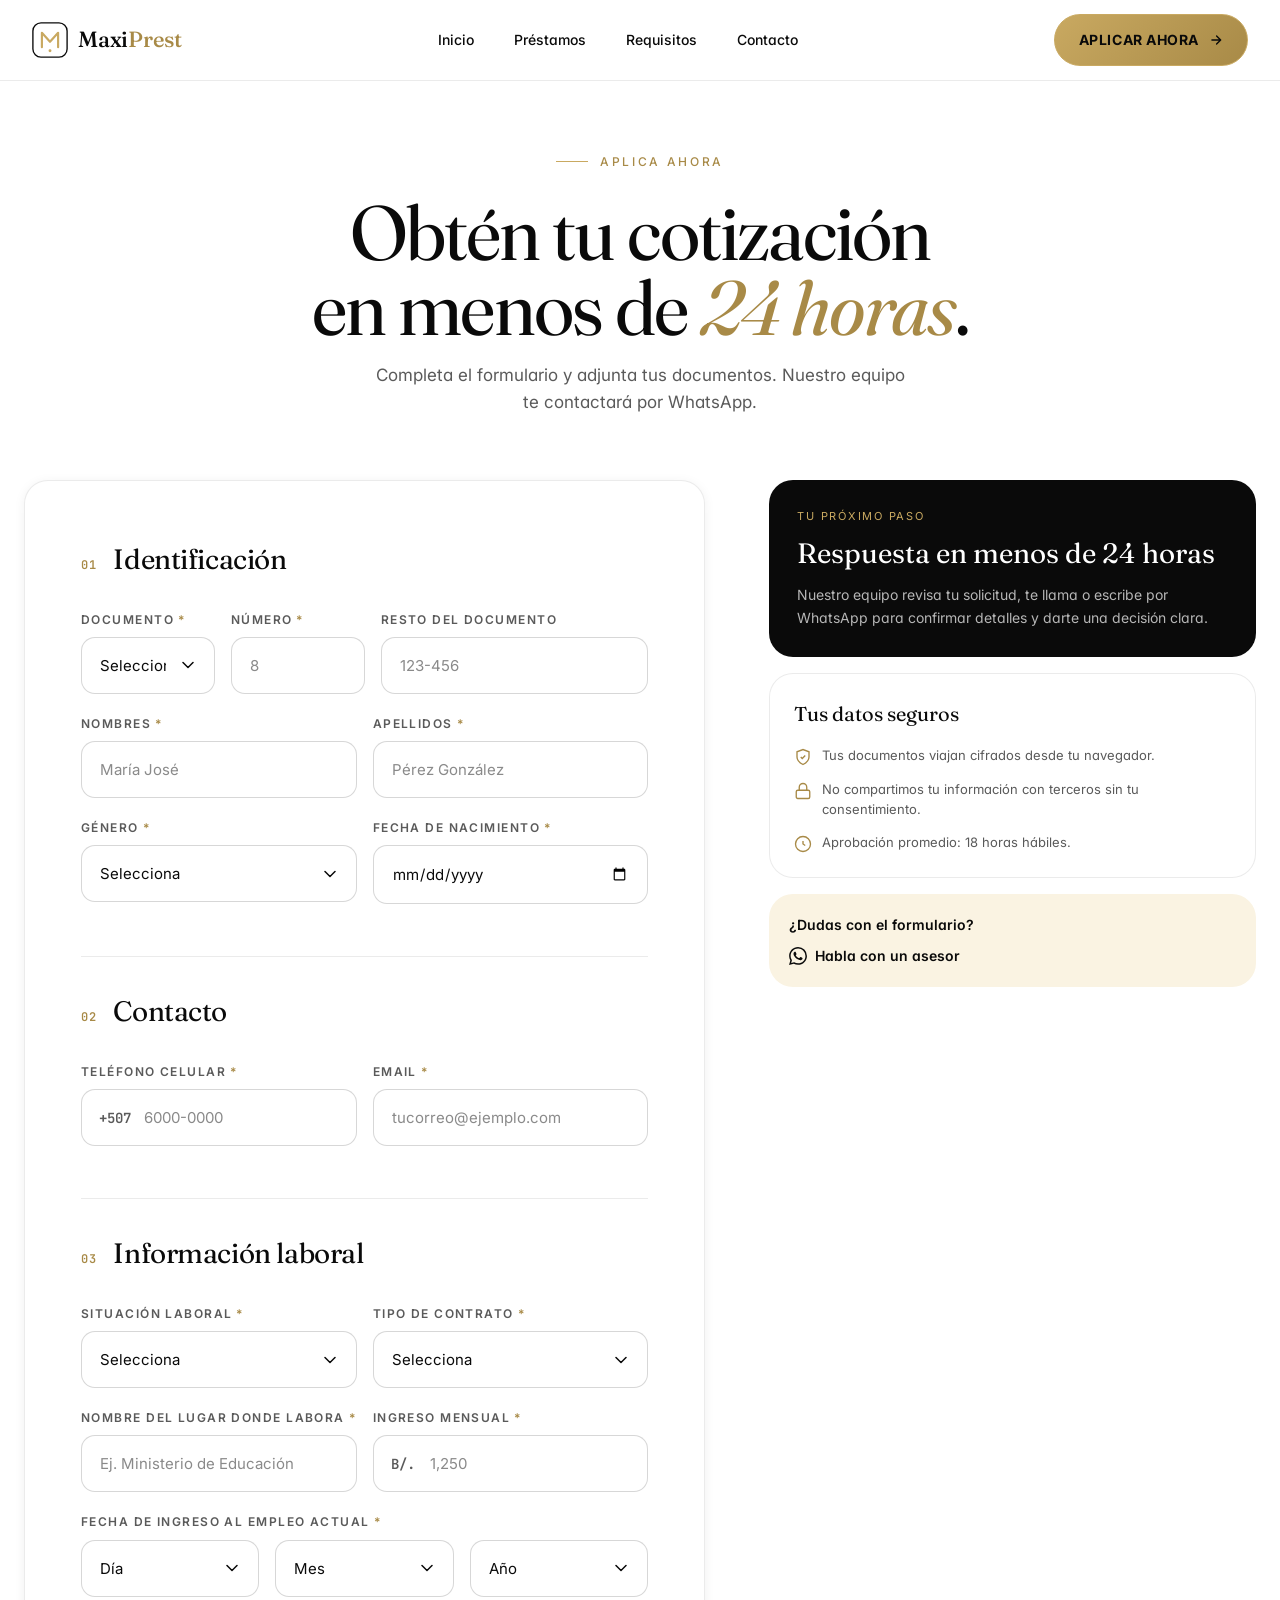
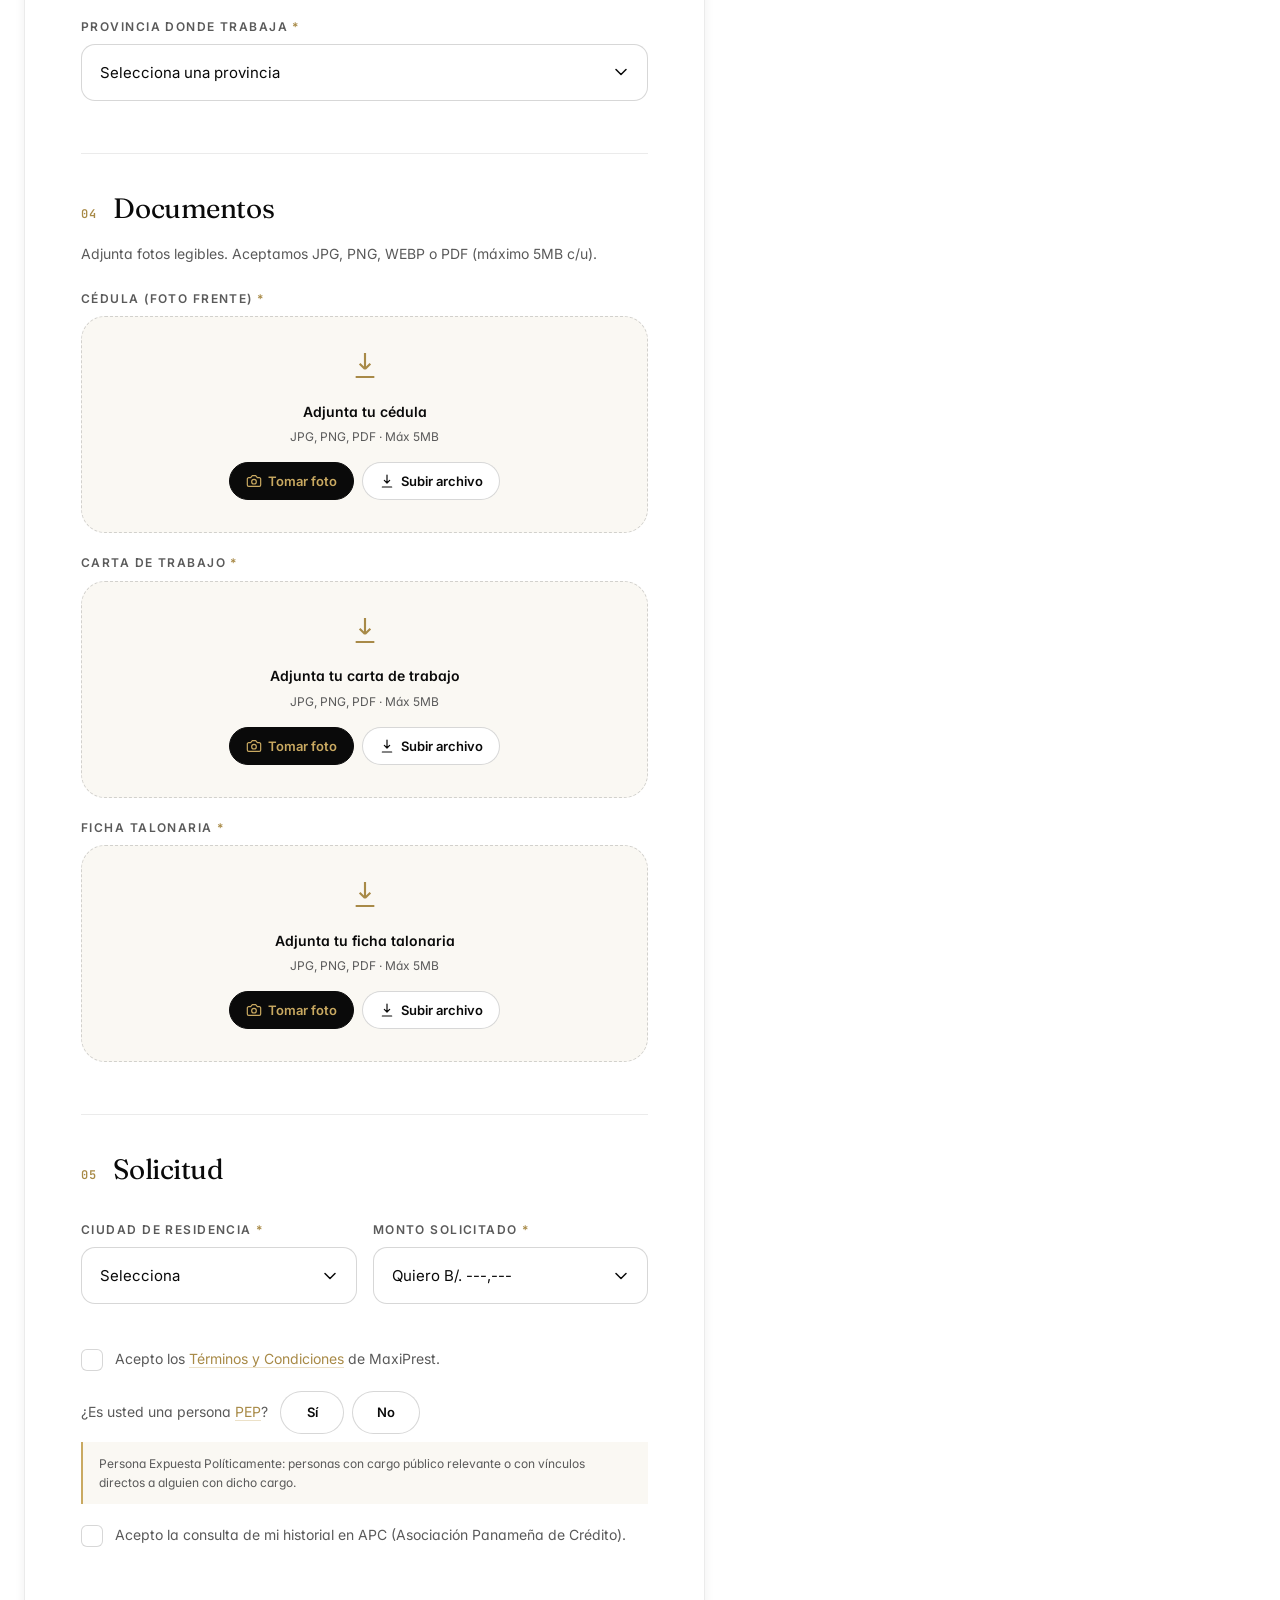
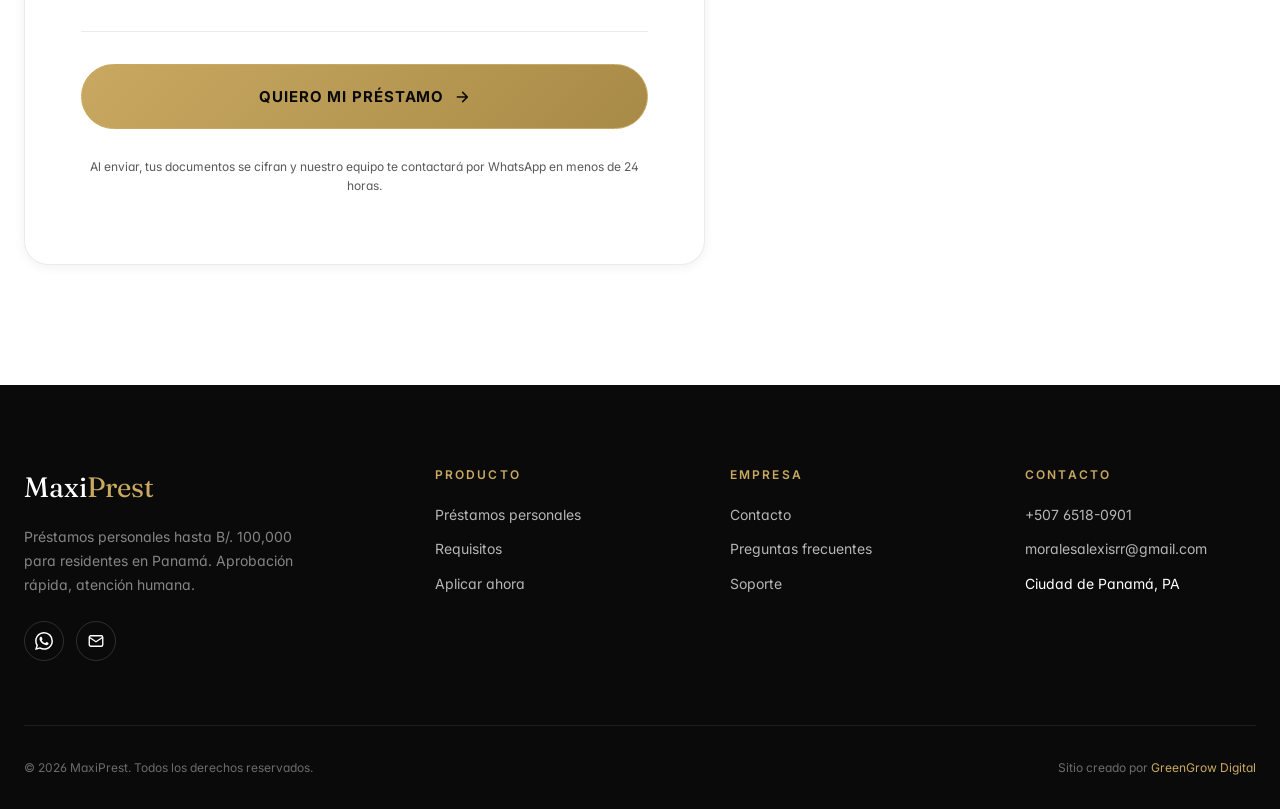
==== commit e6d12dab: "feat: in-app document camera capture with ID/document frame guides" ====
--- a/aplica.html
+++ b/aplica.html
@@ -9,7 +9,7 @@
   <link rel="preconnect" href="https://fonts.googleapis.com" />
   <link rel="preconnect" href="https://fonts.gstatic.com" crossorigin />
   <link href="https://fonts.googleapis.com/css2?family=Fraunces:opsz,wght@9..144,300..900&family=Inter:wght@300;400;500;600;700&family=JetBrains+Mono:wght@400;600&display=swap" rel="stylesheet" />
-  <link href="/shared/theme.css" rel="stylesheet" />
+  <link href="/shared/theme.css?v=4" rel="stylesheet" />
   <style>
     .form-hero {
       padding: calc(var(--mp-nav-h) + 64px) 24px 32px;
@@ -138,6 +138,273 @@
     @media (max-width: 720px) {
       .row-2, .row-3, .row-doc { grid-template-columns: 1fr; }
       .form-side { grid-template-columns: 1fr; }
+    }
+
+    /* Upload action buttons */
+    .mp-upload-actions {
+      display: flex;
+      gap: 8px;
+      justify-content: center;
+      margin-top: 16px;
+      position: relative;
+      z-index: 3;
+    }
+    .mp-upload-cam-btn,
+    .mp-upload-file-btn {
+      display: inline-flex;
+      align-items: center;
+      gap: 6px;
+      padding: 10px 16px;
+      border-radius: var(--mp-radius-pill);
+      font-family: var(--mp-font-body);
+      font-size: 13px;
+      font-weight: 600;
+      cursor: pointer;
+      transition: all .25s var(--mp-ease);
+      border: 1px solid var(--mp-line-strong);
+      background: var(--mp-bg);
+      color: var(--mp-ink);
+    }
+    .mp-upload-cam-btn {
+      background: var(--mp-ink);
+      color: var(--mp-gold);
+      border-color: var(--mp-ink);
+    }
+    .mp-upload-cam-btn:hover {
+      transform: translateY(-1px);
+      box-shadow: var(--mp-shadow-sm);
+    }
+    .mp-upload-file-btn:hover {
+      border-color: var(--mp-gold);
+      color: var(--mp-gold-deep);
+    }
+    .mp-upload input[type=file] {
+      position: absolute; opacity: 0; width: 100%; height: 100%;
+      inset: 0; cursor: pointer; z-index: 1;
+    }
+    .mp-upload-actions button { position: relative; z-index: 4; }
+
+    /* Camera modal */
+    .mp-cam {
+      position: fixed; inset: 0;
+      background: rgba(10,10,10,0.95);
+      z-index: 200;
+      display: none;
+      flex-direction: column;
+      align-items: center;
+      justify-content: center;
+      padding: 24px;
+    }
+    .mp-cam.is-active { display: flex; }
+    .mp-cam-header {
+      position: absolute;
+      top: 24px; left: 24px; right: 24px;
+      display: flex;
+      align-items: center;
+      justify-content: space-between;
+      color: var(--mp-bg);
+      z-index: 5;
+    }
+    .mp-cam-title {
+      font-family: var(--mp-font-display);
+      font-size: 22px;
+      font-weight: 400;
+    }
+    .mp-cam-title span {
+      display: block;
+      font-family: var(--mp-font-body);
+      font-size: 12px;
+      letter-spacing: 0.12em;
+      text-transform: uppercase;
+      color: var(--mp-gold);
+      margin-bottom: 4px;
+    }
+    .mp-cam-close {
+      width: 44px; height: 44px;
+      border-radius: 50%;
+      border: 1px solid rgba(255,255,255,0.2);
+      background: rgba(255,255,255,0.06);
+      color: var(--mp-bg);
+      cursor: pointer;
+      display: inline-flex;
+      align-items: center;
+      justify-content: center;
+      transition: all .2s var(--mp-ease);
+    }
+    .mp-cam-close:hover { background: rgba(255,255,255,0.15); }
+
+    .mp-cam-stage {
+      position: relative;
+      width: 100%;
+      max-width: 720px;
+      aspect-ratio: 4/3;
+      border-radius: var(--mp-radius-lg);
+      overflow: hidden;
+      background: #000;
+    }
+    .mp-cam-video {
+      width: 100%; height: 100%;
+      object-fit: cover;
+      display: block;
+    }
+    .mp-cam-canvas { display: none; }
+
+    /* Frame guide overlay */
+    .mp-cam-frame {
+      position: absolute;
+      inset: 0;
+      pointer-events: none;
+      display: flex;
+      align-items: center;
+      justify-content: center;
+    }
+    .mp-cam-frame-box {
+      position: relative;
+      border-radius: 12px;
+    }
+    /* aspect ratio for ID card */
+    .mp-cam[data-aspect="id"] .mp-cam-frame-box {
+      width: 82%;
+      aspect-ratio: 1.586/1; /* ISO 7810 ID-1 */
+    }
+    /* aspect ratio for document (A4 portrait) */
+    .mp-cam[data-aspect="document"] .mp-cam-frame-box {
+      width: 78%;
+      aspect-ratio: 0.78/1; /* simulated portrait */
+      max-height: 88%;
+    }
+    .mp-cam-frame-box::before {
+      content: '';
+      position: absolute;
+      inset: 0;
+      box-shadow: 0 0 0 9999px rgba(10,10,10,0.55);
+      border-radius: inherit;
+      pointer-events: none;
+    }
+    /* corner brackets */
+    .mp-cam-corner {
+      position: absolute;
+      width: 32px; height: 32px;
+      border: 3px solid var(--mp-gold);
+    }
+    .mp-cam-corner.tl { top: -3px; left: -3px; border-right: 0; border-bottom: 0; border-top-left-radius: 12px; }
+    .mp-cam-corner.tr { top: -3px; right: -3px; border-left: 0; border-bottom: 0; border-top-right-radius: 12px; }
+    .mp-cam-corner.bl { bottom: -3px; left: -3px; border-right: 0; border-top: 0; border-bottom-left-radius: 12px; }
+    .mp-cam-corner.br { bottom: -3px; right: -3px; border-left: 0; border-top: 0; border-bottom-right-radius: 12px; }
+
+    .mp-cam-hint {
+      position: absolute;
+      bottom: 18px;
+      left: 50%;
+      transform: translateX(-50%);
+      background: rgba(10,10,10,0.7);
+      color: var(--mp-bg);
+      padding: 8px 16px;
+      border-radius: var(--mp-radius-pill);
+      font-size: 13px;
+      backdrop-filter: blur(6px);
+      max-width: 90%;
+      text-align: center;
+    }
+
+    .mp-cam-controls {
+      margin-top: 32px;
+      display: flex;
+      gap: 16px;
+      align-items: center;
+    }
+    .mp-cam-shutter {
+      width: 76px; height: 76px;
+      border-radius: 50%;
+      background: var(--mp-bg);
+      border: 4px solid var(--mp-gold);
+      cursor: pointer;
+      transition: transform .15s var(--mp-ease);
+      display: inline-flex;
+      align-items: center;
+      justify-content: center;
+    }
+    .mp-cam-shutter::after {
+      content: '';
+      width: 56px; height: 56px;
+      border-radius: 50%;
+      background: var(--mp-gold);
+    }
+    .mp-cam-shutter:active { transform: scale(0.94); }
+    .mp-cam-shutter[disabled] { opacity: .4; cursor: wait; }
+
+    .mp-cam-secondary {
+      width: 52px; height: 52px;
+      border-radius: 50%;
+      background: rgba(255,255,255,0.08);
+      border: 1px solid rgba(255,255,255,0.15);
+      color: var(--mp-bg);
+      cursor: pointer;
+      display: inline-flex;
+      align-items: center;
+      justify-content: center;
+      transition: all .2s var(--mp-ease);
+    }
+    .mp-cam-secondary:hover { background: rgba(255,255,255,0.18); }
+
+    .mp-cam-error {
+      color: var(--mp-bg);
+      background: var(--mp-error);
+      padding: 12px 18px;
+      border-radius: var(--mp-radius-md);
+      max-width: 480px;
+      text-align: center;
+      font-size: 14px;
+      margin-top: 16px;
+      display: none;
+    }
+    .mp-cam.has-error .mp-cam-error { display: block; }
+
+    /* Review state (after capture, before confirm) */
+    .mp-cam-review {
+      display: none;
+      width: 100%;
+      max-width: 720px;
+      aspect-ratio: 4/3;
+      border-radius: var(--mp-radius-lg);
+      overflow: hidden;
+    }
+    .mp-cam-review img { width: 100%; height: 100%; object-fit: contain; background: #000; }
+    .mp-cam.is-review .mp-cam-stage { display: none; }
+    .mp-cam.is-review .mp-cam-review { display: block; }
+    .mp-cam.is-review .mp-cam-shutter { display: none; }
+    .mp-cam-confirm,
+    .mp-cam-retake {
+      display: none;
+      padding: 14px 28px;
+      border-radius: var(--mp-radius-pill);
+      font-weight: 700;
+      font-size: 14px;
+      letter-spacing: 0.05em;
+      text-transform: uppercase;
+      cursor: pointer;
+      border: 1px solid transparent;
+      transition: all .2s var(--mp-ease);
+    }
+    .mp-cam-confirm {
+      background: linear-gradient(135deg, var(--mp-gold), var(--mp-gold-deep));
+      color: var(--mp-ink);
+      border-color: var(--mp-gold);
+    }
+    .mp-cam-retake {
+      background: transparent;
+      color: var(--mp-bg);
+      border-color: rgba(255,255,255,0.3);
+    }
+    .mp-cam.is-review .mp-cam-confirm,
+    .mp-cam.is-review .mp-cam-retake { display: inline-flex; align-items: center; gap: 8px; }
+    .mp-cam-confirm:hover { transform: translateY(-1px); box-shadow: var(--mp-glow-gold); }
+    .mp-cam-retake:hover { background: rgba(255,255,255,0.08); }
+
+    @media (max-width: 540px) {
+      .mp-cam-title { font-size: 18px; }
+      .mp-cam-shutter { width: 64px; height: 64px; }
+      .mp-cam-shutter::after { width: 46px; height: 46px; }
     }
   </style>
 </head>
@@ -334,12 +601,22 @@
 
         <div class="mp-field">
           <label class="mp-label mp-label-req">Cédula (foto frente)</label>
-          <div class="mp-upload" data-required="true">
-            <input type="file" name="docCedula" accept="image/jpeg,image/png,image/webp,application/pdf" />
+          <div class="mp-upload" data-required="true" data-doc-label="Cédula" data-doc-hint="Coloca tu cédula dentro del recuadro y mantén el celular firme.">
+            <input type="file" name="docCedula" accept="image/jpeg,image/png,image/webp,application/pdf" capture="environment" />
             <div class="mp-upload-default">
               <svg class="mp-upload-icon" width="32" height="32" viewBox="0 0 24 24" fill="none" stroke="currentColor" stroke-width="1.6"><path d="M12 3v12m0 0l-4-4m4 4l4-4M5 21h14"/></svg>
-              <div class="mp-upload-text">Sube tu cédula</div>
-              <div class="mp-upload-hint">Arrastra o haz clic · JPG, PNG, PDF · Máx 5MB</div>
+              <div class="mp-upload-text">Adjunta tu cédula</div>
+              <div class="mp-upload-hint">JPG, PNG, PDF · Máx 5MB</div>
+              <div class="mp-upload-actions">
+                <button type="button" class="mp-upload-cam-btn" data-doc-target="docCedula" data-doc-aspect="id">
+                  <svg width="16" height="16" viewBox="0 0 24 24" fill="none" stroke="currentColor" stroke-width="1.8" stroke-linecap="round" stroke-linejoin="round"><path d="M14.5 4h-5L7 7H4a2 2 0 0 0-2 2v9a2 2 0 0 0 2 2h16a2 2 0 0 0 2-2V9a2 2 0 0 0-2-2h-3l-2.5-3z"/><circle cx="12" cy="13" r="3.5"/></svg>
+                  Tomar foto
+                </button>
+                <button type="button" class="mp-upload-file-btn">
+                  <svg width="16" height="16" viewBox="0 0 24 24" fill="none" stroke="currentColor" stroke-width="1.8" stroke-linecap="round" stroke-linejoin="round"><path d="M12 3v12m0 0l-4-4m4 4l4-4M5 21h14"/></svg>
+                  Subir archivo
+                </button>
+              </div>
             </div>
             <div class="mp-upload-preview">
               <div class="mp-upload-thumb"></div>
@@ -357,12 +634,22 @@
 
         <div class="mp-field">
           <label class="mp-label mp-label-req">Carta de trabajo</label>
-          <div class="mp-upload" data-required="true">
-            <input type="file" name="docCartaTrabajo" accept="image/jpeg,image/png,image/webp,application/pdf" />
+          <div class="mp-upload" data-required="true" data-doc-label="Carta de trabajo" data-doc-hint="Coloca la hoja completa dentro del recuadro, sin sombras ni reflejos.">
+            <input type="file" name="docCartaTrabajo" accept="image/jpeg,image/png,image/webp,application/pdf" capture="environment" />
             <div class="mp-upload-default">
               <svg class="mp-upload-icon" width="32" height="32" viewBox="0 0 24 24" fill="none" stroke="currentColor" stroke-width="1.6"><path d="M12 3v12m0 0l-4-4m4 4l4-4M5 21h14"/></svg>
-              <div class="mp-upload-text">Sube tu carta de trabajo</div>
-              <div class="mp-upload-hint">Arrastra o haz clic · JPG, PNG, PDF · Máx 5MB</div>
+              <div class="mp-upload-text">Adjunta tu carta de trabajo</div>
+              <div class="mp-upload-hint">JPG, PNG, PDF · Máx 5MB</div>
+              <div class="mp-upload-actions">
+                <button type="button" class="mp-upload-cam-btn" data-doc-target="docCartaTrabajo" data-doc-aspect="document">
+                  <svg width="16" height="16" viewBox="0 0 24 24" fill="none" stroke="currentColor" stroke-width="1.8" stroke-linecap="round" stroke-linejoin="round"><path d="M14.5 4h-5L7 7H4a2 2 0 0 0-2 2v9a2 2 0 0 0 2 2h16a2 2 0 0 0 2-2V9a2 2 0 0 0-2-2h-3l-2.5-3z"/><circle cx="12" cy="13" r="3.5"/></svg>
+                  Tomar foto
+                </button>
+                <button type="button" class="mp-upload-file-btn">
+                  <svg width="16" height="16" viewBox="0 0 24 24" fill="none" stroke="currentColor" stroke-width="1.8" stroke-linecap="round" stroke-linejoin="round"><path d="M12 3v12m0 0l-4-4m4 4l4-4M5 21h14"/></svg>
+                  Subir archivo
+                </button>
+              </div>
             </div>
             <div class="mp-upload-preview">
               <div class="mp-upload-thumb"></div>
@@ -380,12 +667,22 @@
 
         <div class="mp-field">
           <label class="mp-label mp-label-req">Ficha talonaria</label>
-          <div class="mp-upload" data-required="true">
-            <input type="file" name="docFichaTalonaria" accept="image/jpeg,image/png,image/webp,application/pdf" />
+          <div class="mp-upload" data-required="true" data-doc-label="Ficha talonaria" data-doc-hint="Coloca la ficha completa dentro del recuadro, que se vean los montos.">
+            <input type="file" name="docFichaTalonaria" accept="image/jpeg,image/png,image/webp,application/pdf" capture="environment" />
             <div class="mp-upload-default">
               <svg class="mp-upload-icon" width="32" height="32" viewBox="0 0 24 24" fill="none" stroke="currentColor" stroke-width="1.6"><path d="M12 3v12m0 0l-4-4m4 4l4-4M5 21h14"/></svg>
-              <div class="mp-upload-text">Sube tu ficha talonaria</div>
-              <div class="mp-upload-hint">Arrastra o haz clic · JPG, PNG, PDF · Máx 5MB</div>
+              <div class="mp-upload-text">Adjunta tu ficha talonaria</div>
+              <div class="mp-upload-hint">JPG, PNG, PDF · Máx 5MB</div>
+              <div class="mp-upload-actions">
+                <button type="button" class="mp-upload-cam-btn" data-doc-target="docFichaTalonaria" data-doc-aspect="document">
+                  <svg width="16" height="16" viewBox="0 0 24 24" fill="none" stroke="currentColor" stroke-width="1.8" stroke-linecap="round" stroke-linejoin="round"><path d="M14.5 4h-5L7 7H4a2 2 0 0 0-2 2v9a2 2 0 0 0 2 2h16a2 2 0 0 0 2-2V9a2 2 0 0 0-2-2h-3l-2.5-3z"/><circle cx="12" cy="13" r="3.5"/></svg>
+                  Tomar foto
+                </button>
+                <button type="button" class="mp-upload-file-btn">
+                  <svg width="16" height="16" viewBox="0 0 24 24" fill="none" stroke="currentColor" stroke-width="1.8" stroke-linecap="round" stroke-linejoin="round"><path d="M12 3v12m0 0l-4-4m4 4l4-4M5 21h14"/></svg>
+                  Subir archivo
+                </button>
+              </div>
             </div>
             <div class="mp-upload-preview">
               <div class="mp-upload-thumb"></div>
@@ -515,9 +812,58 @@
     </aside>
   </div>
 
+  <!-- Modal de cámara para capturar documentos -->
+  <div class="mp-cam" id="mpCam" data-aspect="id" aria-hidden="true">
+    <div class="mp-cam-header">
+      <div class="mp-cam-title">
+        <span>Cámara</span>
+        <strong id="mpCamTitle">Cédula</strong>
+      </div>
+      <button type="button" class="mp-cam-close" id="mpCamClose" aria-label="Cerrar">
+        <svg width="20" height="20" viewBox="0 0 24 24" fill="none" stroke="currentColor" stroke-width="2" stroke-linecap="round"><path d="M6 6l12 12M18 6l-12 12"/></svg>
+      </button>
+    </div>
+
+    <div class="mp-cam-stage">
+      <video class="mp-cam-video" id="mpCamVideo" autoplay playsinline muted></video>
+      <div class="mp-cam-frame">
+        <div class="mp-cam-frame-box">
+          <span class="mp-cam-corner tl"></span>
+          <span class="mp-cam-corner tr"></span>
+          <span class="mp-cam-corner bl"></span>
+          <span class="mp-cam-corner br"></span>
+        </div>
+      </div>
+      <div class="mp-cam-hint" id="mpCamHint">Coloca el documento dentro del recuadro y mantén firme.</div>
+    </div>
+
+    <div class="mp-cam-review" id="mpCamReview">
+      <img id="mpCamPreview" alt="Vista previa" />
+    </div>
+
+    <canvas class="mp-cam-canvas" id="mpCamCanvas"></canvas>
+
+    <div class="mp-cam-controls">
+      <button type="button" class="mp-cam-secondary" id="mpCamSwitch" aria-label="Cambiar cámara" title="Cambiar cámara">
+        <svg width="22" height="22" viewBox="0 0 24 24" fill="none" stroke="currentColor" stroke-width="1.8" stroke-linecap="round" stroke-linejoin="round"><path d="M23 4v6h-6"/><path d="M1 20v-6h6"/><path d="M3.51 9a9 9 0 0 1 14.85-3.36L23 10M1 14l4.64 4.36A9 9 0 0 0 20.49 15"/></svg>
+      </button>
+      <button type="button" class="mp-cam-shutter" id="mpCamShutter" aria-label="Capturar foto"></button>
+      <button type="button" class="mp-cam-retake" id="mpCamRetake">
+        <svg width="16" height="16" viewBox="0 0 24 24" fill="none" stroke="currentColor" stroke-width="2" stroke-linecap="round" stroke-linejoin="round"><path d="M1 4v6h6"/><path d="M3.51 15a9 9 0 1 0 2.13-9.36L1 10"/></svg>
+        Reintentar
+      </button>
+      <button type="button" class="mp-cam-confirm" id="mpCamConfirm">
+        Usar esta foto
+        <svg width="16" height="16" viewBox="0 0 24 24" fill="none" stroke="currentColor" stroke-width="2.4" stroke-linecap="round" stroke-linejoin="round"><polyline points="20 6 9 17 4 12"/></svg>
+      </button>
+    </div>
+
+    <div class="mp-cam-error" id="mpCamError">No pudimos abrir la cámara. Verifica los permisos del navegador o usa "Subir archivo".</div>
+  </div>
+
   <div id="mp-footer"></div>
-  <script src="/shared/nav-footer.js"></script>
-  <script src="/shared/form-handler.js"></script>
+  <script src="/shared/nav-footer.js?v=4"></script>
+  <script src="/shared/form-handler.js?v=4"></script>
   <script>
     // Populate day & year selects
     (function() {
@@ -533,6 +879,156 @@
         }
       }
     })();
+
+    // ===== File picker via "Subir archivo" button =====
+    (function() {
+      document.querySelectorAll('.mp-upload-file-btn').forEach(btn => {
+        btn.addEventListener('click', (e) => {
+          e.stopPropagation();
+          e.preventDefault();
+          const zone = btn.closest('.mp-upload');
+          const input = zone && zone.querySelector('input[type=file]');
+          if (input) input.click();
+        });
+      });
+    })();
+
+    // ===== Camera capture modal =====
+    (function() {
+      const cam = document.getElementById('mpCam');
+      if (!cam) return;
+      const video = document.getElementById('mpCamVideo');
+      const canvas = document.getElementById('mpCamCanvas');
+      const review = document.getElementById('mpCamReview');
+      const preview = document.getElementById('mpCamPreview');
+      const titleEl = document.getElementById('mpCamTitle');
+      const hintEl = document.getElementById('mpCamHint');
+      const errorEl = document.getElementById('mpCamError');
+      const shutter = document.getElementById('mpCamShutter');
+      const switchBtn = document.getElementById('mpCamSwitch');
+      const retakeBtn = document.getElementById('mpCamRetake');
+      const confirmBtn = document.getElementById('mpCamConfirm');
+      const closeBtn = document.getElementById('mpCamClose');
+
+      let stream = null;
+      let currentFacing = 'environment';
+      let targetInputName = null;
+      let captureBlob = null;
+
+      async function openCam(targetName, label, hint, aspect) {
+        targetInputName = targetName;
+        captureBlob = null;
+        titleEl.textContent = label || 'Documento';
+        hintEl.textContent = hint || 'Coloca el documento dentro del recuadro y mantén firme.';
+        cam.setAttribute('data-aspect', aspect || 'document');
+        cam.classList.add('is-active');
+        cam.classList.remove('is-review', 'has-error');
+        document.body.style.overflow = 'hidden';
+        await startStream();
+      }
+
+      async function startStream() {
+        try {
+          if (stream) stopStream();
+          stream = await navigator.mediaDevices.getUserMedia({
+            video: {
+              facingMode: { ideal: currentFacing },
+              width: { ideal: 1920 },
+              height: { ideal: 1080 }
+            },
+            audio: false
+          });
+          video.srcObject = stream;
+        } catch (err) {
+          console.error('Camera error:', err);
+          cam.classList.add('has-error');
+          errorEl.textContent = err.name === 'NotAllowedError'
+            ? 'Permiso de cámara denegado. Habilítalo en tu navegador o usa "Subir archivo".'
+            : 'No pudimos abrir la cámara: ' + (err.message || err.name || 'desconocido');
+        }
+      }
+
+      function stopStream() {
+        if (stream) {
+          stream.getTracks().forEach(t => t.stop());
+          stream = null;
+        }
+      }
+
+      function closeCam() {
+        cam.classList.remove('is-active', 'is-review', 'has-error');
+        document.body.style.overflow = '';
+        stopStream();
+        targetInputName = null;
+        captureBlob = null;
+      }
+
+      function takePhoto() {
+        if (!video.videoWidth) return;
+        const w = video.videoWidth;
+        const h = video.videoHeight;
+        canvas.width = w;
+        canvas.height = h;
+        const ctx = canvas.getContext('2d');
+        ctx.drawImage(video, 0, 0, w, h);
+        canvas.toBlob((blob) => {
+          if (!blob) return;
+          captureBlob = blob;
+          preview.src = URL.createObjectURL(blob);
+          cam.classList.add('is-review');
+        }, 'image/jpeg', 0.92);
+      }
+
+      function confirmPhoto() {
+        if (!captureBlob || !targetInputName) return;
+        const input = document.querySelector(`input[type=file][name="${targetInputName}"]`);
+        if (!input) { closeCam(); return; }
+        const now = new Date();
+        const stamp = now.toISOString().replace(/[:.]/g, '-');
+        const file = new File([captureBlob], `${targetInputName}_${stamp}.jpg`, { type: 'image/jpeg', lastModified: Date.now() });
+        const dt = new DataTransfer();
+        dt.items.add(file);
+        input.files = dt.files;
+        input.dispatchEvent(new Event('change', { bubbles: true }));
+        closeCam();
+      }
+
+      function retake() {
+        captureBlob = null;
+        cam.classList.remove('is-review');
+        if (preview.src) URL.revokeObjectURL(preview.src);
+      }
+
+      async function switchCam() {
+        currentFacing = currentFacing === 'environment' ? 'user' : 'environment';
+        await startStream();
+      }
+
+      // Wire up "Tomar foto" buttons
+      document.querySelectorAll('.mp-upload-cam-btn').forEach(btn => {
+        btn.addEventListener('click', (e) => {
+          e.stopPropagation();
+          e.preventDefault();
+          const zone = btn.closest('.mp-upload');
+          const targetName = btn.getAttribute('data-doc-target');
+          const label = zone ? zone.getAttribute('data-doc-label') : 'Documento';
+          const hint = zone ? zone.getAttribute('data-doc-hint') : '';
+          const aspect = btn.getAttribute('data-doc-aspect') || 'document';
+          openCam(targetName, label, hint, aspect);
+        });
+      });
+
+      shutter.addEventListener('click', takePhoto);
+      retakeBtn.addEventListener('click', retake);
+      confirmBtn.addEventListener('click', confirmPhoto);
+      switchBtn.addEventListener('click', switchCam);
+      closeBtn.addEventListener('click', closeCam);
+
+      // ESC to close
+      document.addEventListener('keydown', (e) => {
+        if (e.key === 'Escape' && cam.classList.contains('is-active')) closeCam();
+      });
+    })();
   </script>
 </body>
 </html>
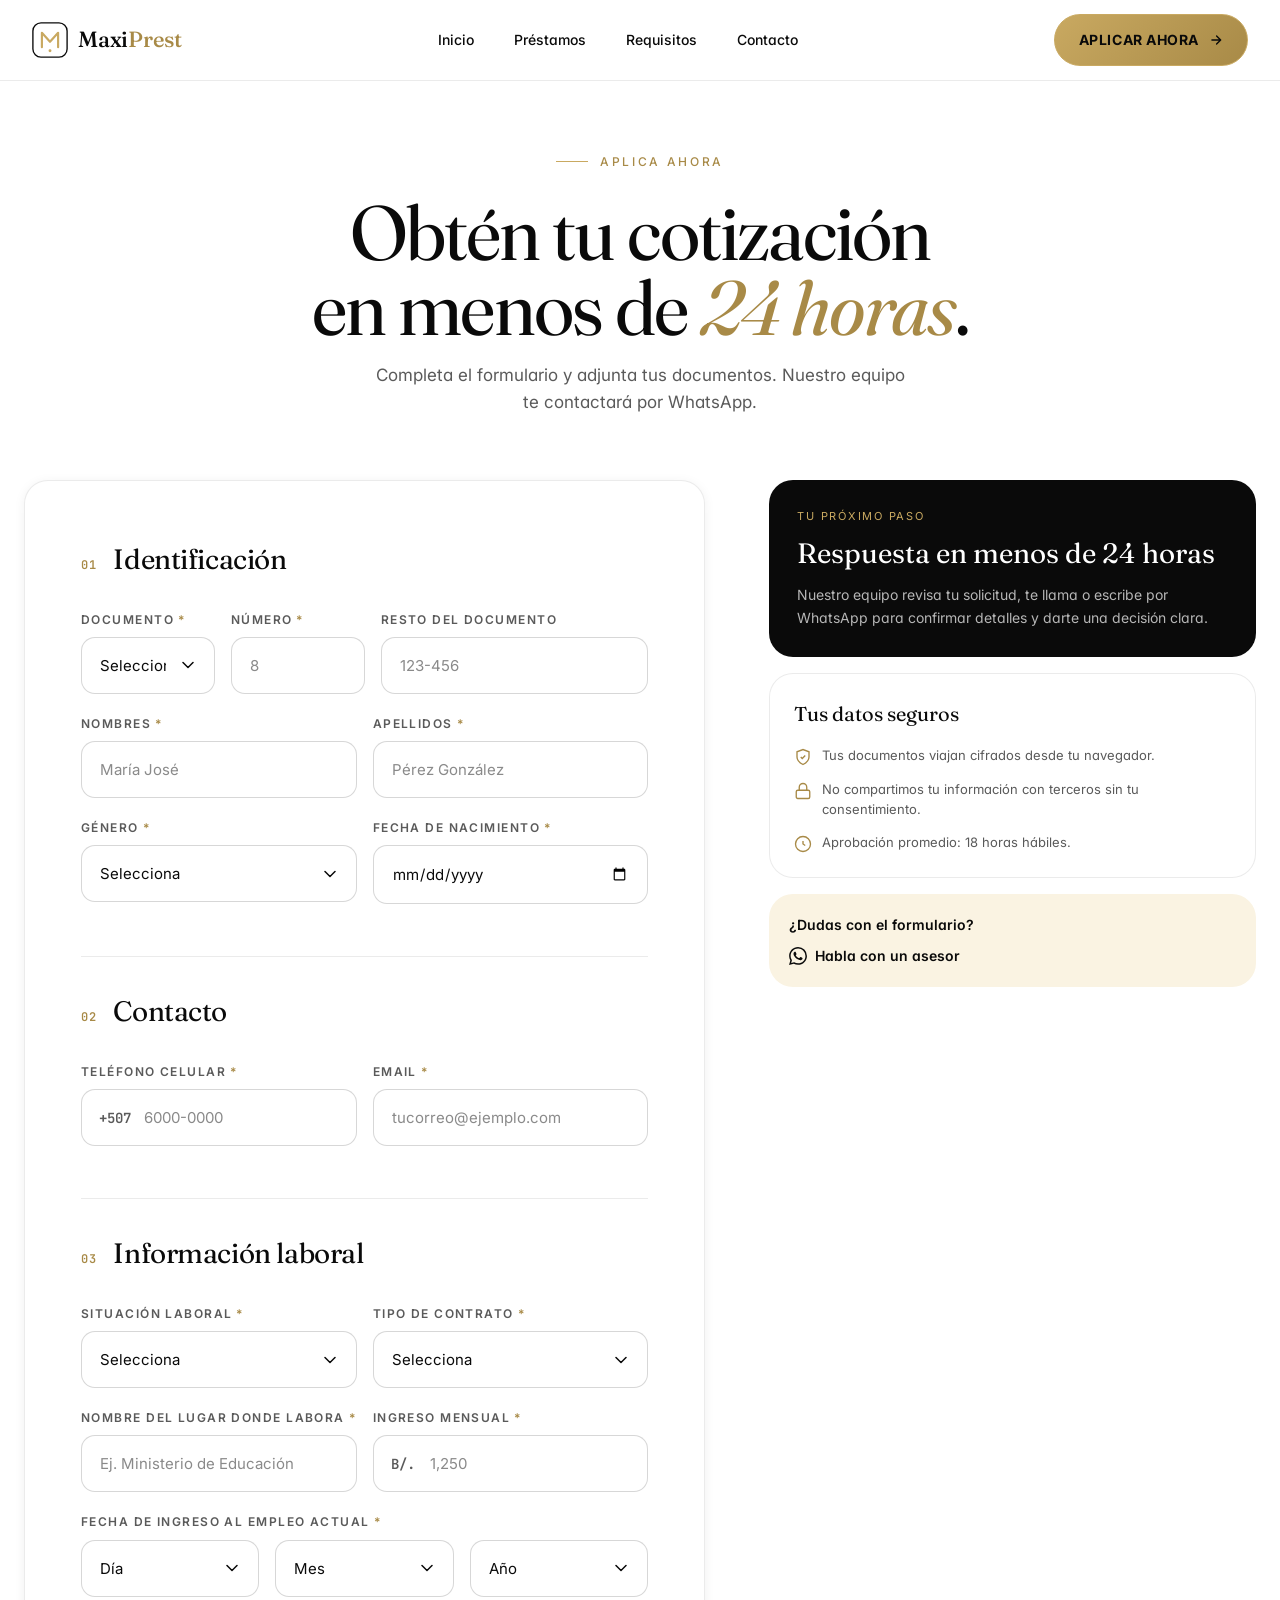
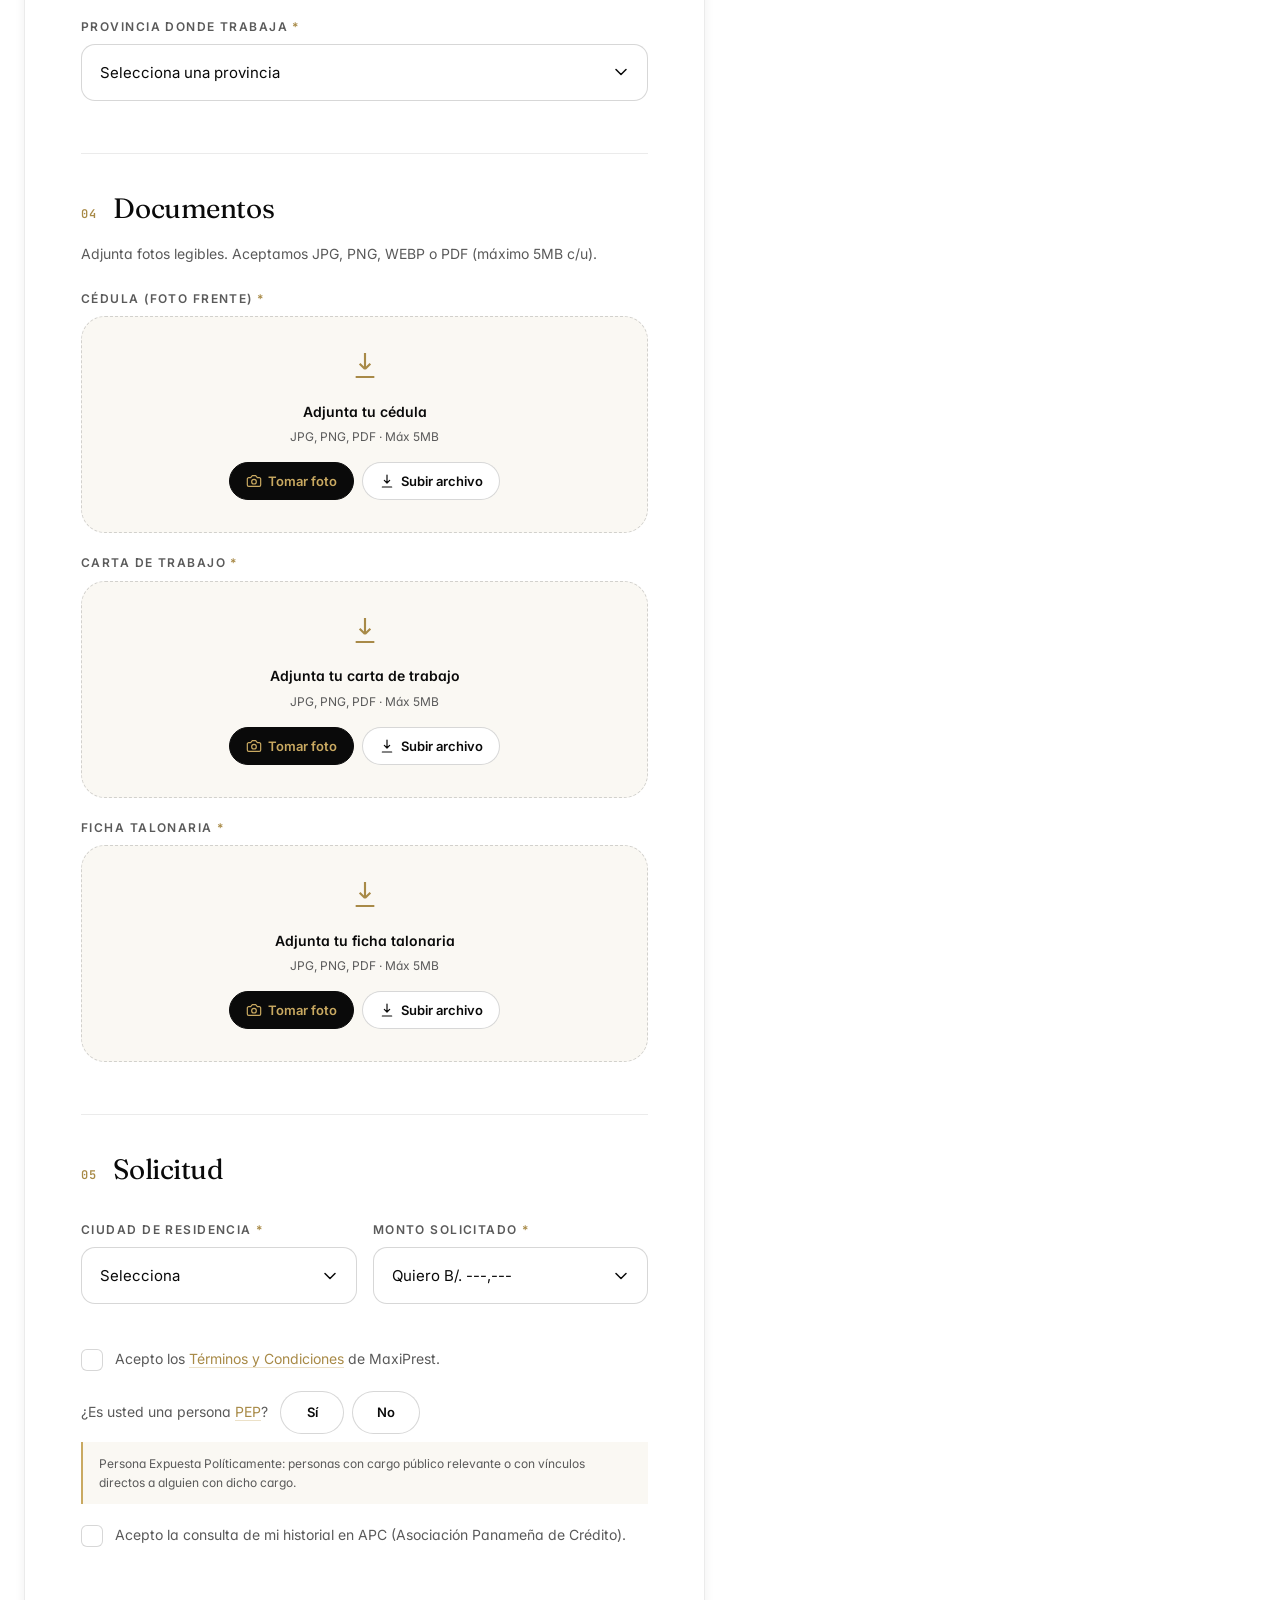
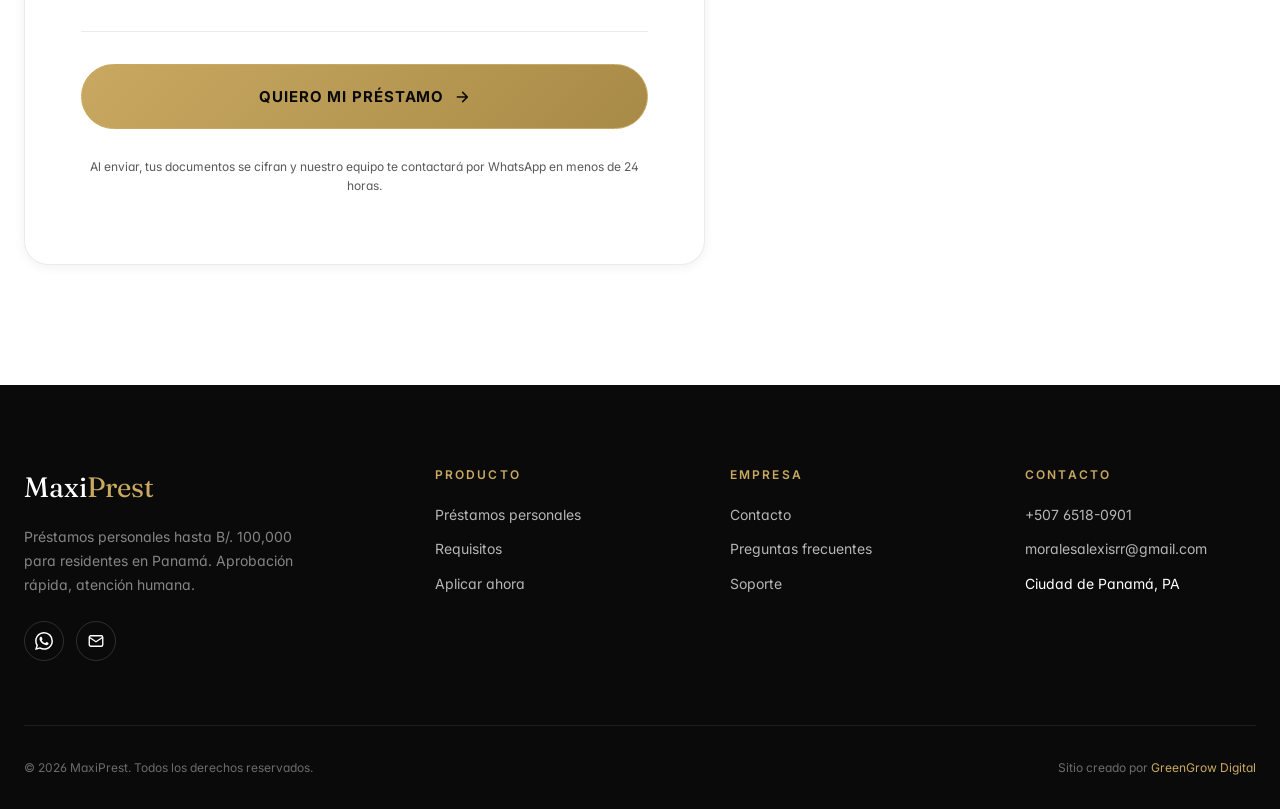
==== commit 0cff6aef: "fix: camera now crops only the area inside the frame guide" ====
--- a/aplica.html
+++ b/aplica.html
@@ -9,7 +9,7 @@
   <link rel="preconnect" href="https://fonts.googleapis.com" />
   <link rel="preconnect" href="https://fonts.gstatic.com" crossorigin />
   <link href="https://fonts.googleapis.com/css2?family=Fraunces:opsz,wght@9..144,300..900&family=Inter:wght@300;400;500;600;700&family=JetBrains+Mono:wght@400;600&display=swap" rel="stylesheet" />
-  <link href="/shared/theme.css?v=4" rel="stylesheet" />
+  <link href="/shared/theme.css?v=5" rel="stylesheet" />
   <style>
     .form-hero {
       padding: calc(var(--mp-nav-h) + 64px) 24px 32px;
@@ -862,8 +862,8 @@
   </div>
 
   <div id="mp-footer"></div>
-  <script src="/shared/nav-footer.js?v=4"></script>
-  <script src="/shared/form-handler.js?v=4"></script>
+  <script src="/shared/nav-footer.js?v=5"></script>
+  <script src="/shared/form-handler.js?v=5"></script>
   <script>
     // Populate day & year selects
     (function() {
@@ -965,12 +965,50 @@
 
       function takePhoto() {
         if (!video.videoWidth) return;
-        const w = video.videoWidth;
-        const h = video.videoHeight;
-        canvas.width = w;
-        canvas.height = h;
+        const vw = video.videoWidth;
+        const vh = video.videoHeight;
+        const stage = video.parentElement;
+        const stageRect = stage.getBoundingClientRect();
+        const sw = stageRect.width;
+        const sh = stageRect.height;
+        const frameBox = stage.querySelector('.mp-cam-frame-box');
+        const frameRect = frameBox.getBoundingClientRect();
+
+        // Calcular cómo object-fit:cover escala el video dentro del stage
+        const videoAspect = vw / vh;
+        const stageAspect = sw / sh;
+        let displayedW, displayedH, offsetX, offsetY;
+        if (videoAspect > stageAspect) {
+          // video más ancho → escala por alto, lados recortados
+          displayedH = sh;
+          displayedW = sh * videoAspect;
+          offsetX = (sw - displayedW) / 2;
+          offsetY = 0;
+        } else {
+          // video más alto → escala por ancho, arriba/abajo recortados
+          displayedW = sw;
+          displayedH = sw / videoAspect;
+          offsetX = 0;
+          offsetY = (sh - displayedH) / 2;
+        }
+
+        const scaleX = vw / displayedW;
+        const scaleY = vh / displayedH;
+
+        const frameXInStage = frameRect.left - stageRect.left;
+        const frameYInStage = frameRect.top - stageRect.top;
+
+        const sourceX = Math.max(0, (frameXInStage - offsetX) * scaleX);
+        const sourceY = Math.max(0, (frameYInStage - offsetY) * scaleY);
+        const sourceW = Math.min(vw - sourceX, frameRect.width * scaleX);
+        const sourceH = Math.min(vh - sourceY, frameRect.height * scaleY);
+
+        // Resolución del archivo final = la zona recortada del video original
+        canvas.width = Math.round(sourceW);
+        canvas.height = Math.round(sourceH);
         const ctx = canvas.getContext('2d');
-        ctx.drawImage(video, 0, 0, w, h);
+        ctx.drawImage(video, sourceX, sourceY, sourceW, sourceH, 0, 0, canvas.width, canvas.height);
+
         canvas.toBlob((blob) => {
           if (!blob) return;
           captureBlob = blob;
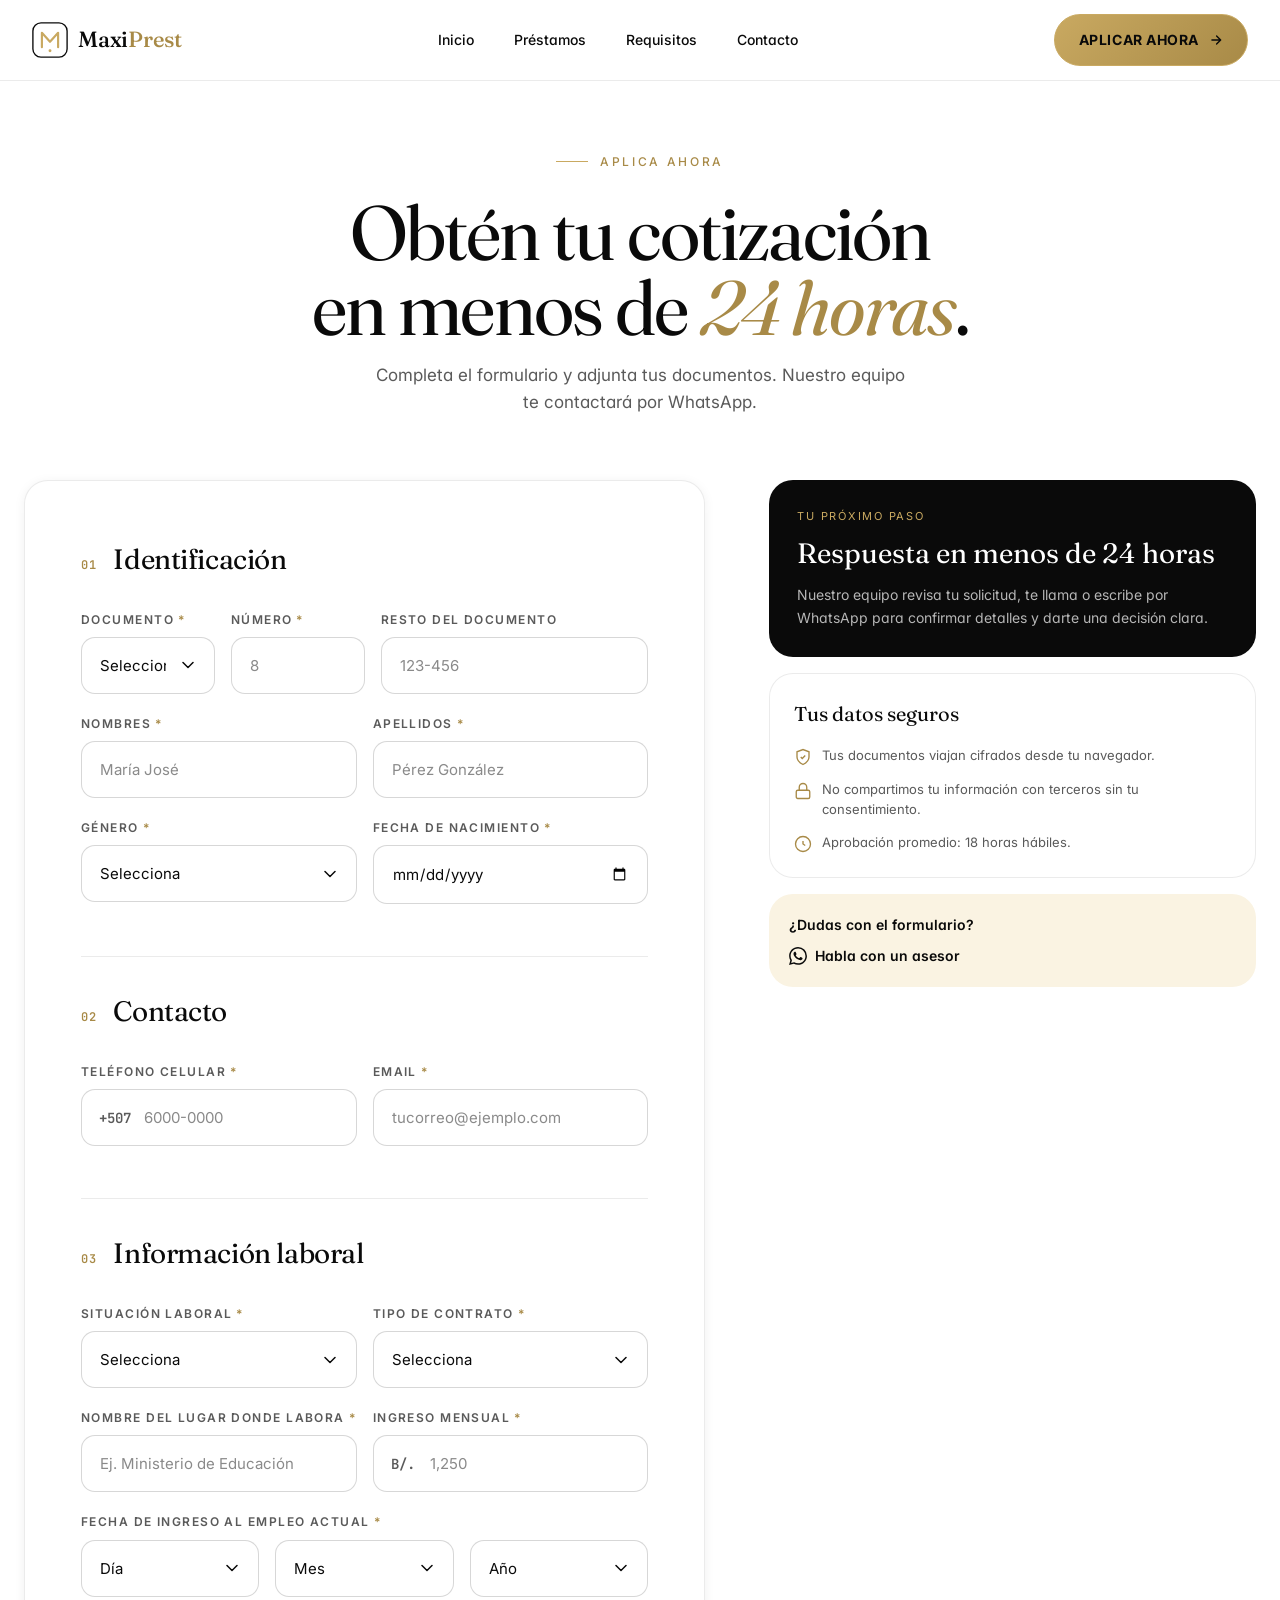
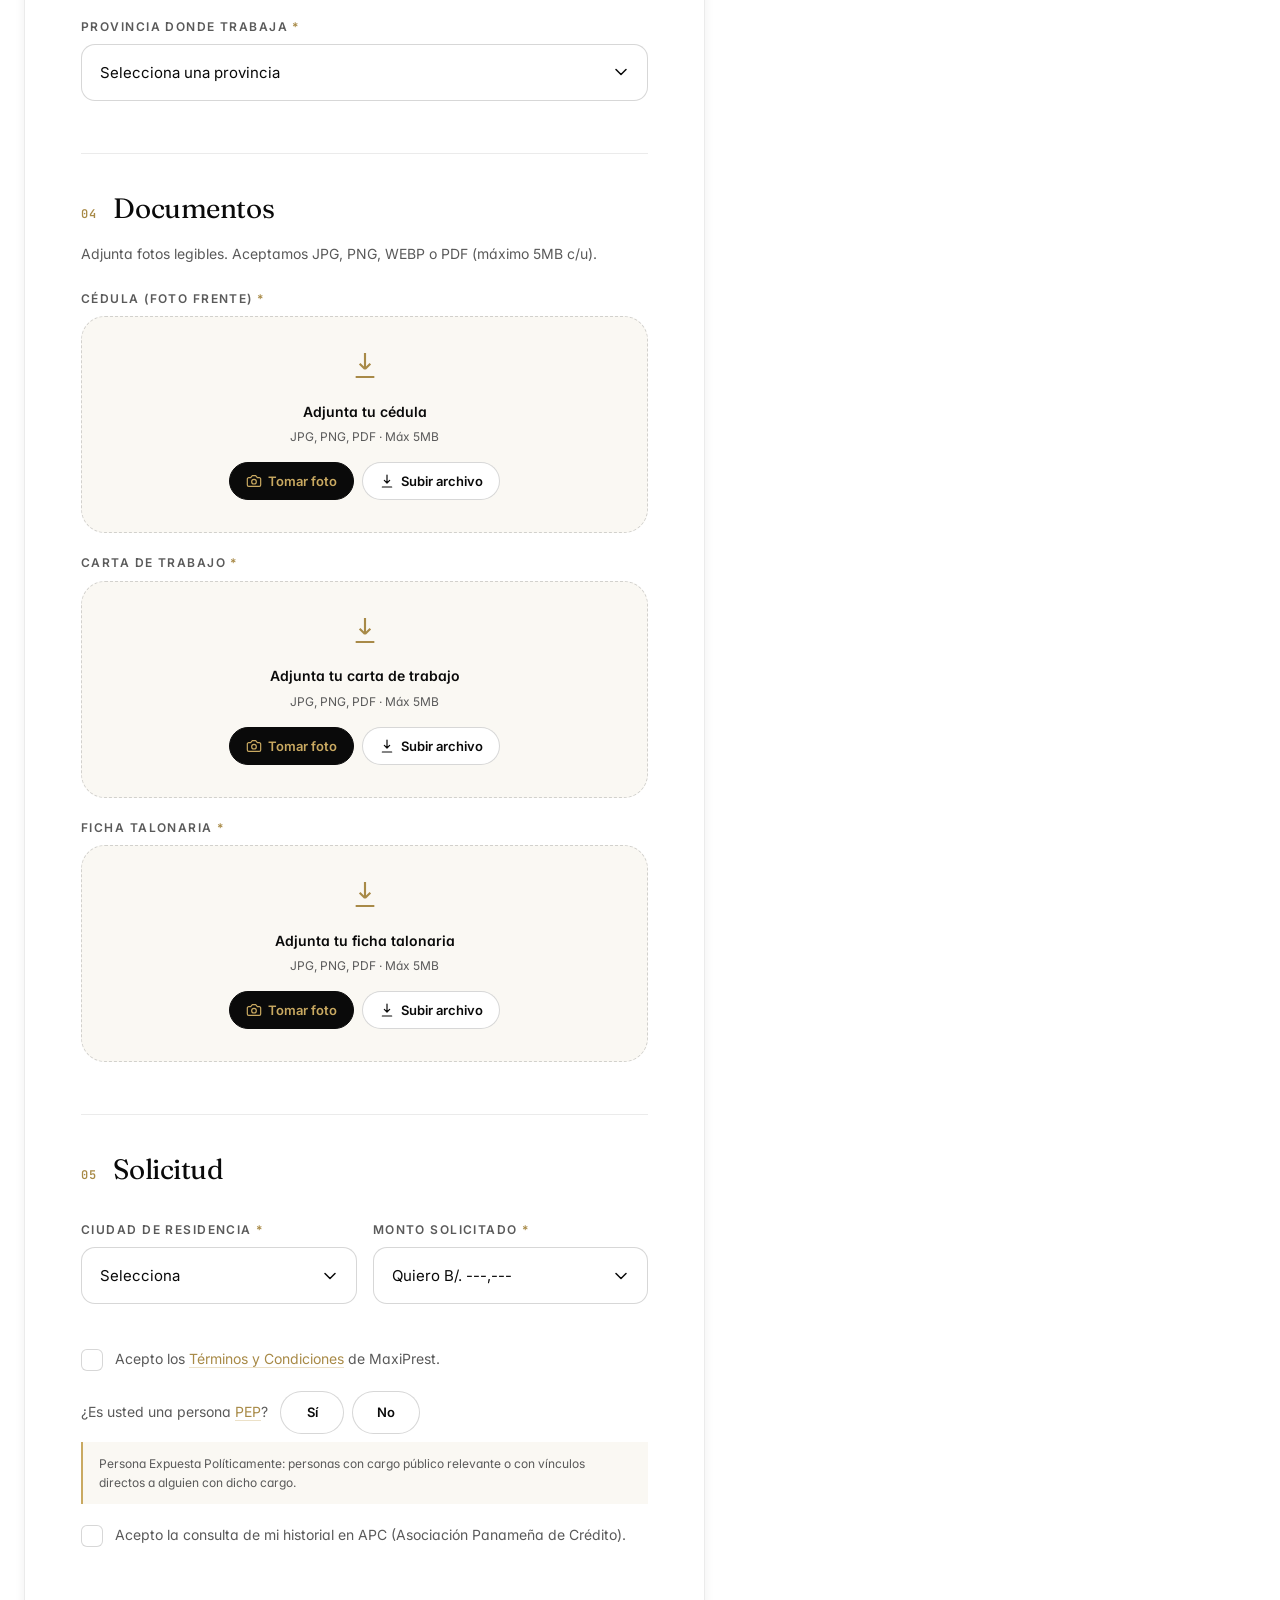
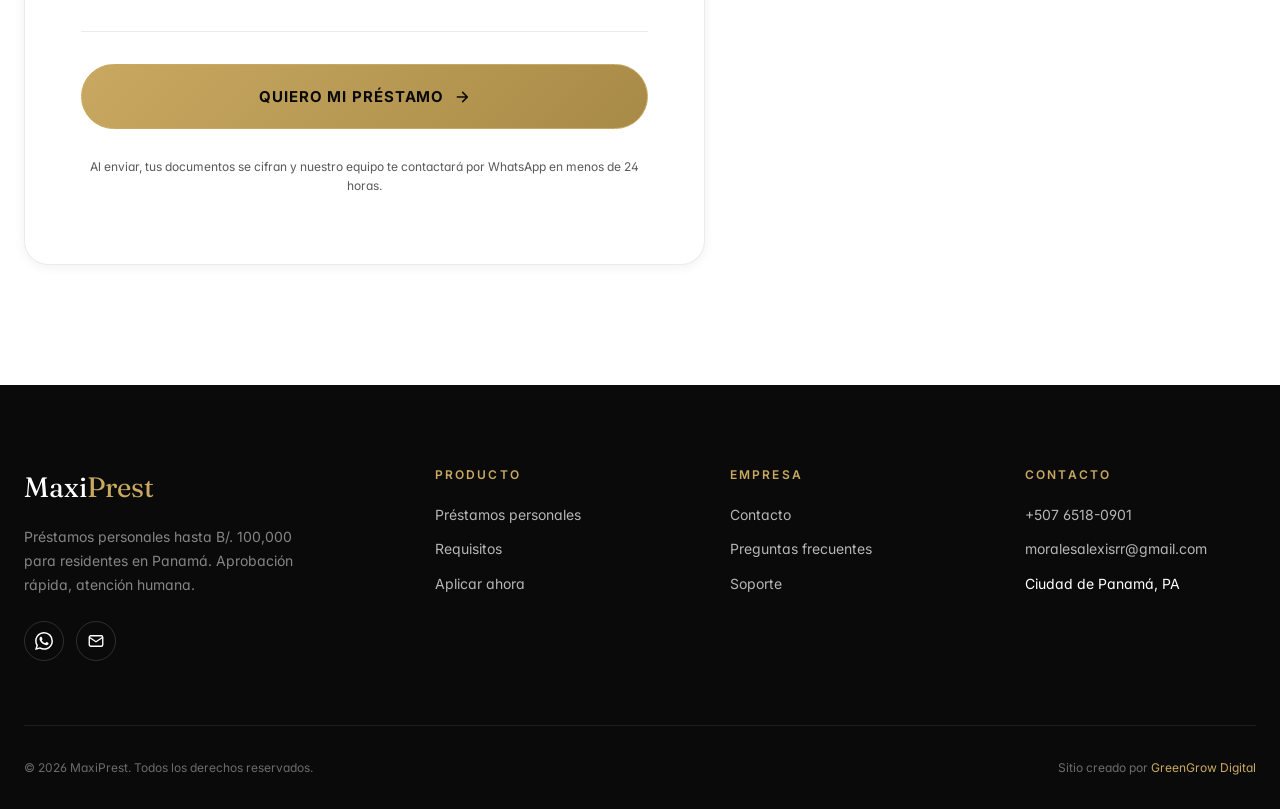
==== commit 20eb28f1: "feat: reposition as quote-and-manage service; remove bank-like copy; add comparison, magnetic button" ====
--- a/aplica.html
+++ b/aplica.html
@@ -9,7 +9,7 @@
   <link rel="preconnect" href="https://fonts.googleapis.com" />
   <link rel="preconnect" href="https://fonts.gstatic.com" crossorigin />
   <link href="https://fonts.googleapis.com/css2?family=Fraunces:opsz,wght@9..144,300..900&family=Inter:wght@300;400;500;600;700&family=JetBrains+Mono:wght@400;600&display=swap" rel="stylesheet" />
-  <link href="/shared/theme.css?v=5" rel="stylesheet" />
+  <link href="/shared/theme.css?v=6" rel="stylesheet" />
   <style>
     .form-hero {
       padding: calc(var(--mp-nav-h) + 64px) 24px 32px;
@@ -862,8 +862,8 @@
   </div>
 
   <div id="mp-footer"></div>
-  <script src="/shared/nav-footer.js?v=5"></script>
-  <script src="/shared/form-handler.js?v=5"></script>
+  <script src="/shared/nav-footer.js?v=6"></script>
+  <script src="/shared/form-handler.js?v=6"></script>
   <script>
     // Populate day & year selects
     (function() {
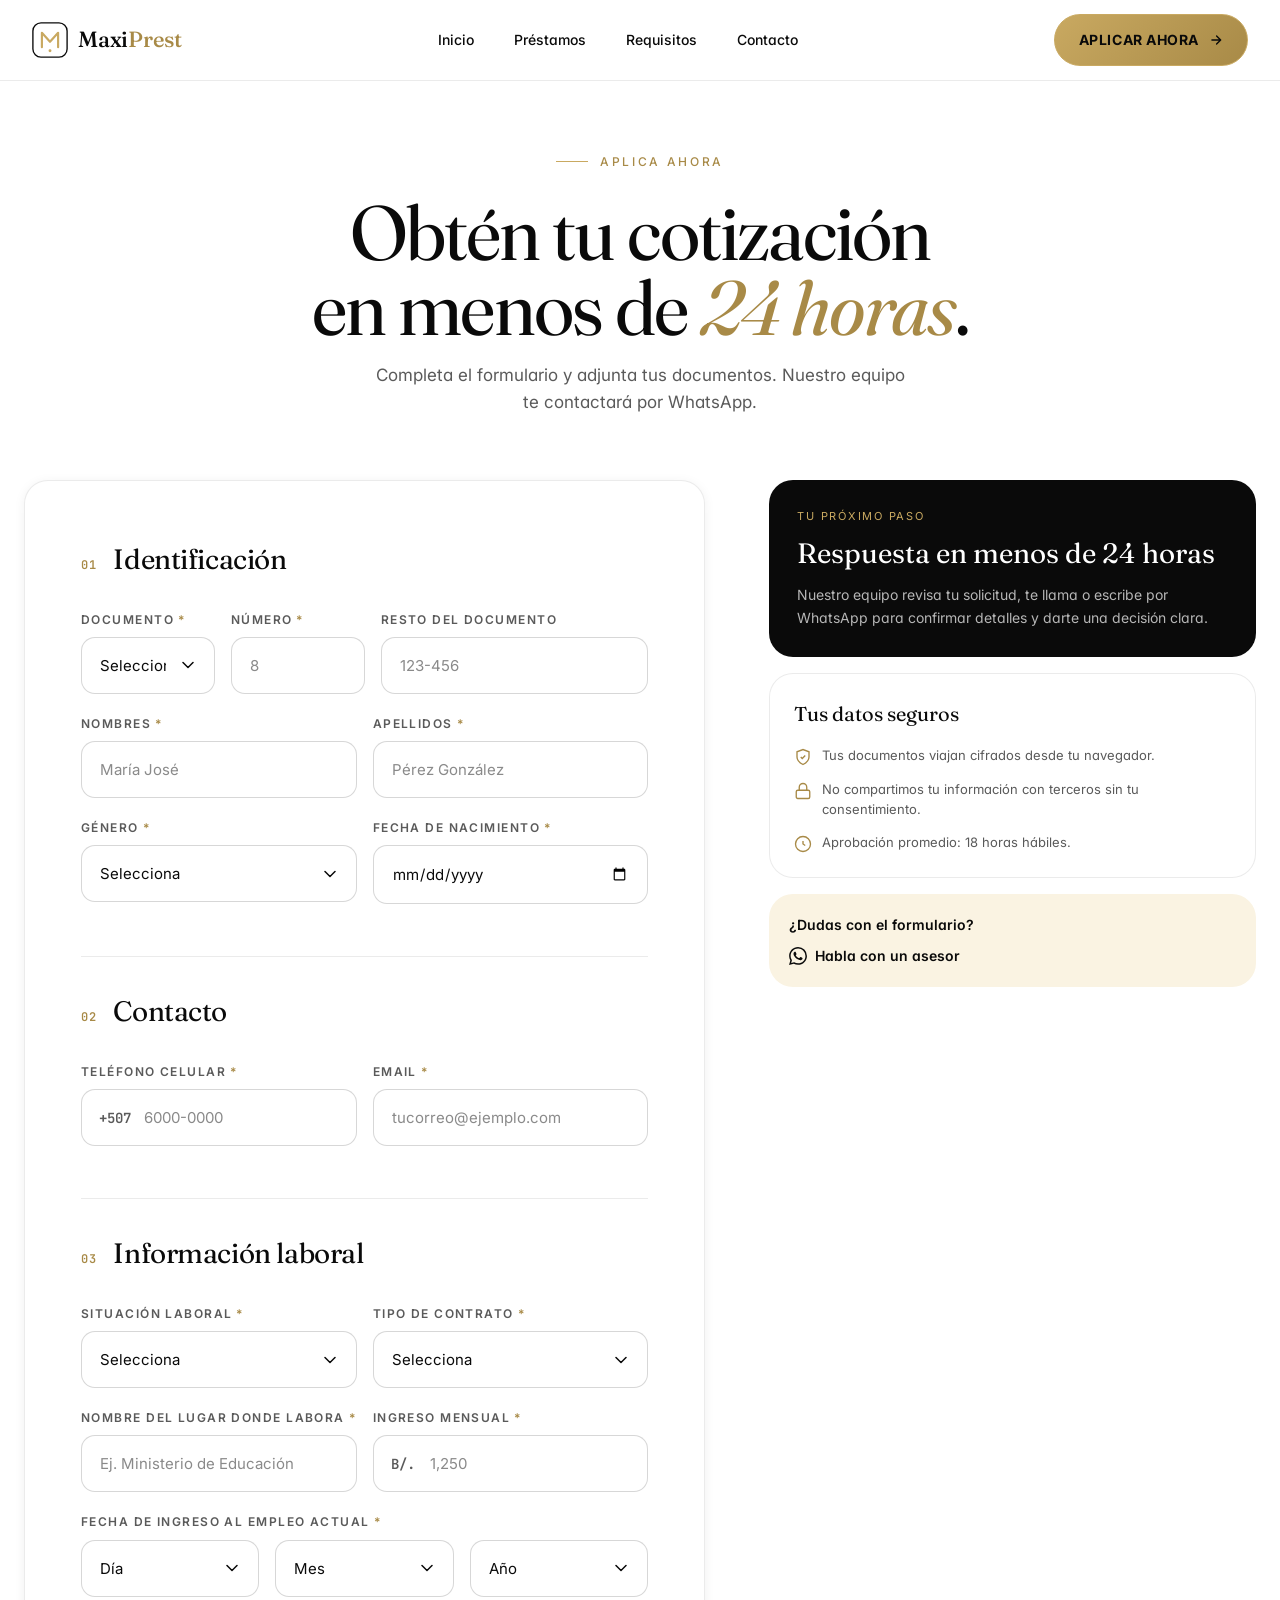
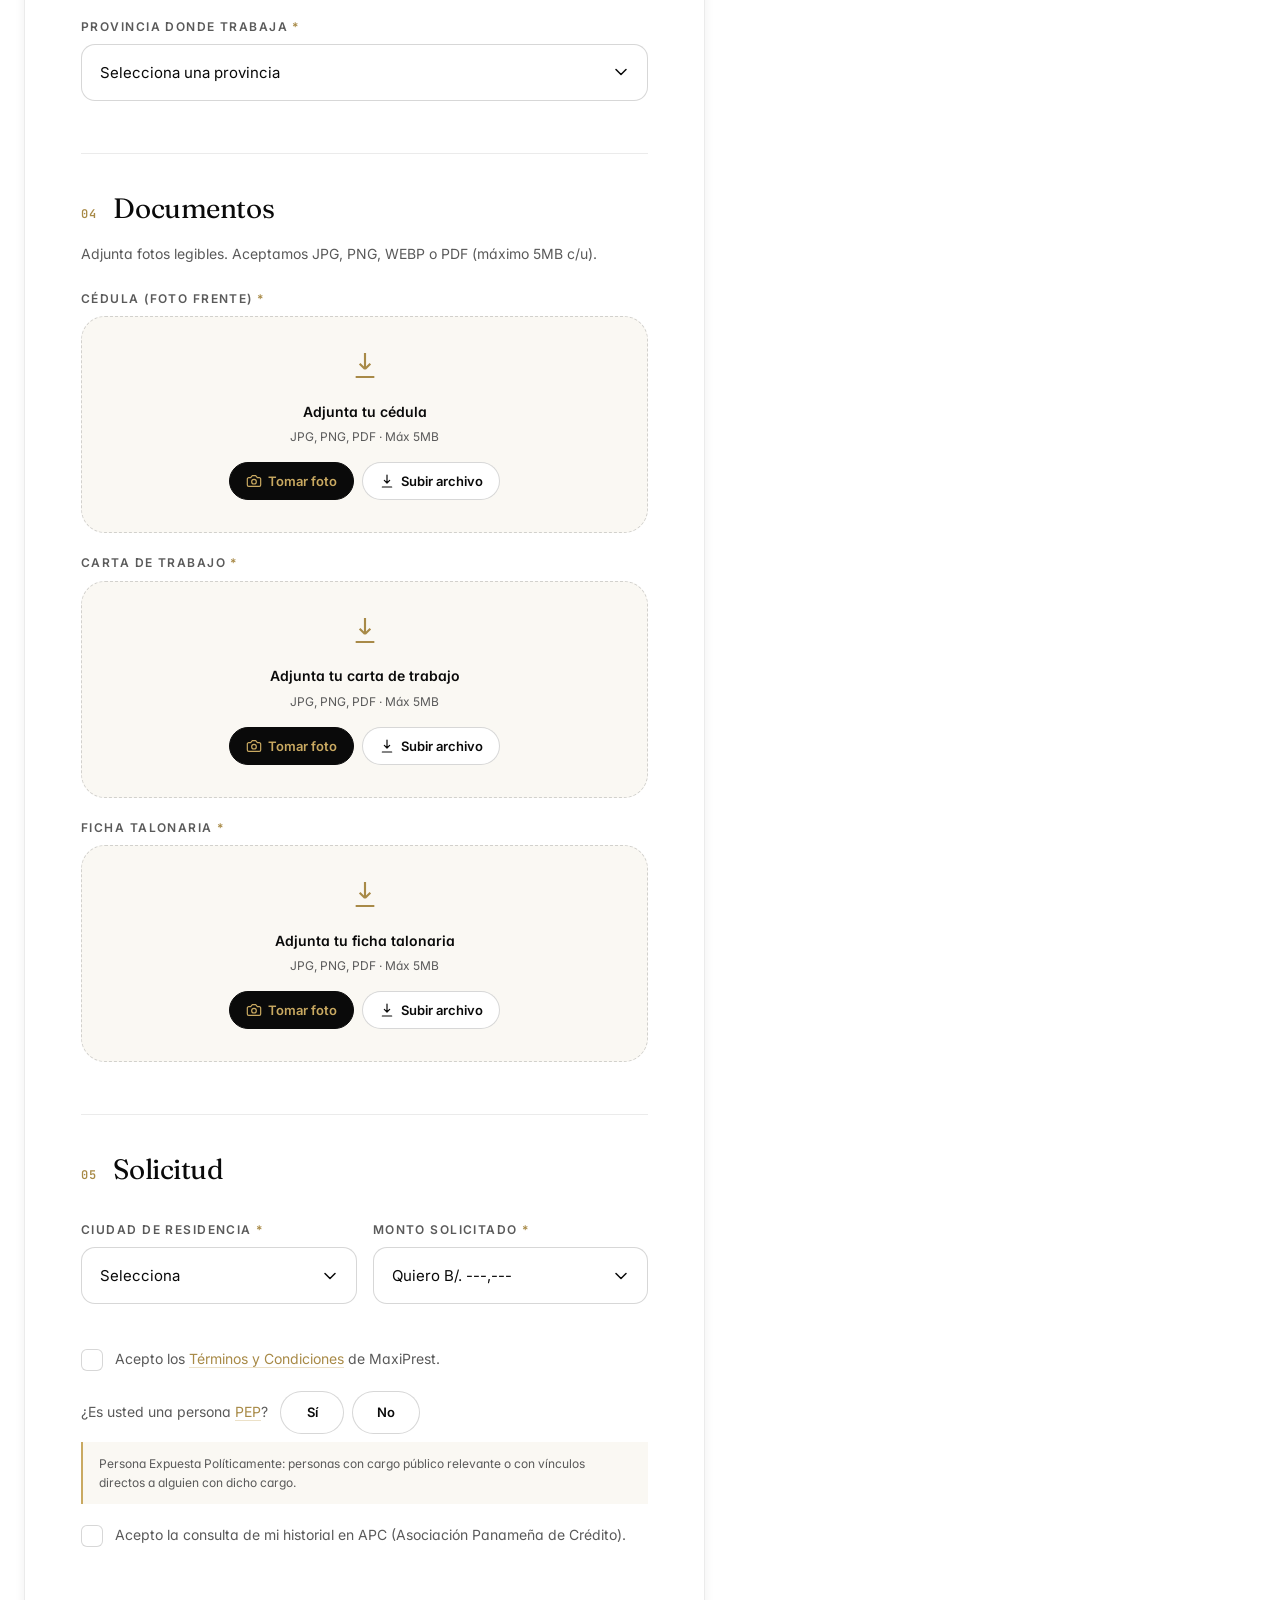
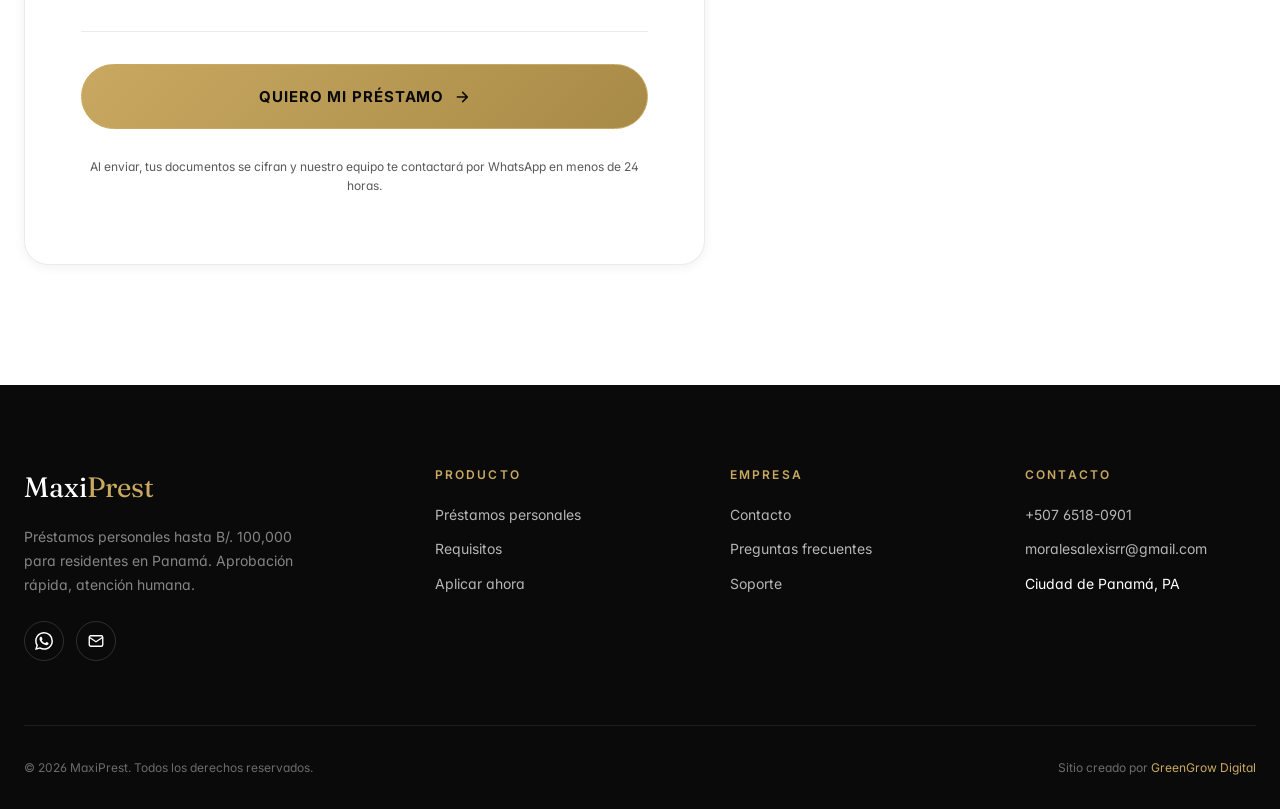
==== commit 1bf57602: "feat: premium index redesign with bento grid, timeline, 3D credit card, stats banner, horizontal tes" ====
--- a/aplica.html
+++ b/aplica.html
@@ -9,7 +9,7 @@
   <link rel="preconnect" href="https://fonts.googleapis.com" />
   <link rel="preconnect" href="https://fonts.gstatic.com" crossorigin />
   <link href="https://fonts.googleapis.com/css2?family=Fraunces:opsz,wght@9..144,300..900&family=Inter:wght@300;400;500;600;700&family=JetBrains+Mono:wght@400;600&display=swap" rel="stylesheet" />
-  <link href="/shared/theme.css?v=6" rel="stylesheet" />
+  <link href="/shared/theme.css?v=7" rel="stylesheet" />
   <style>
     .form-hero {
       padding: calc(var(--mp-nav-h) + 64px) 24px 32px;
@@ -862,8 +862,8 @@
   </div>
 
   <div id="mp-footer"></div>
-  <script src="/shared/nav-footer.js?v=6"></script>
-  <script src="/shared/form-handler.js?v=6"></script>
+  <script src="/shared/nav-footer.js?v=7"></script>
+  <script src="/shared/form-handler.js?v=7"></script>
   <script>
     // Populate day & year selects
     (function() {
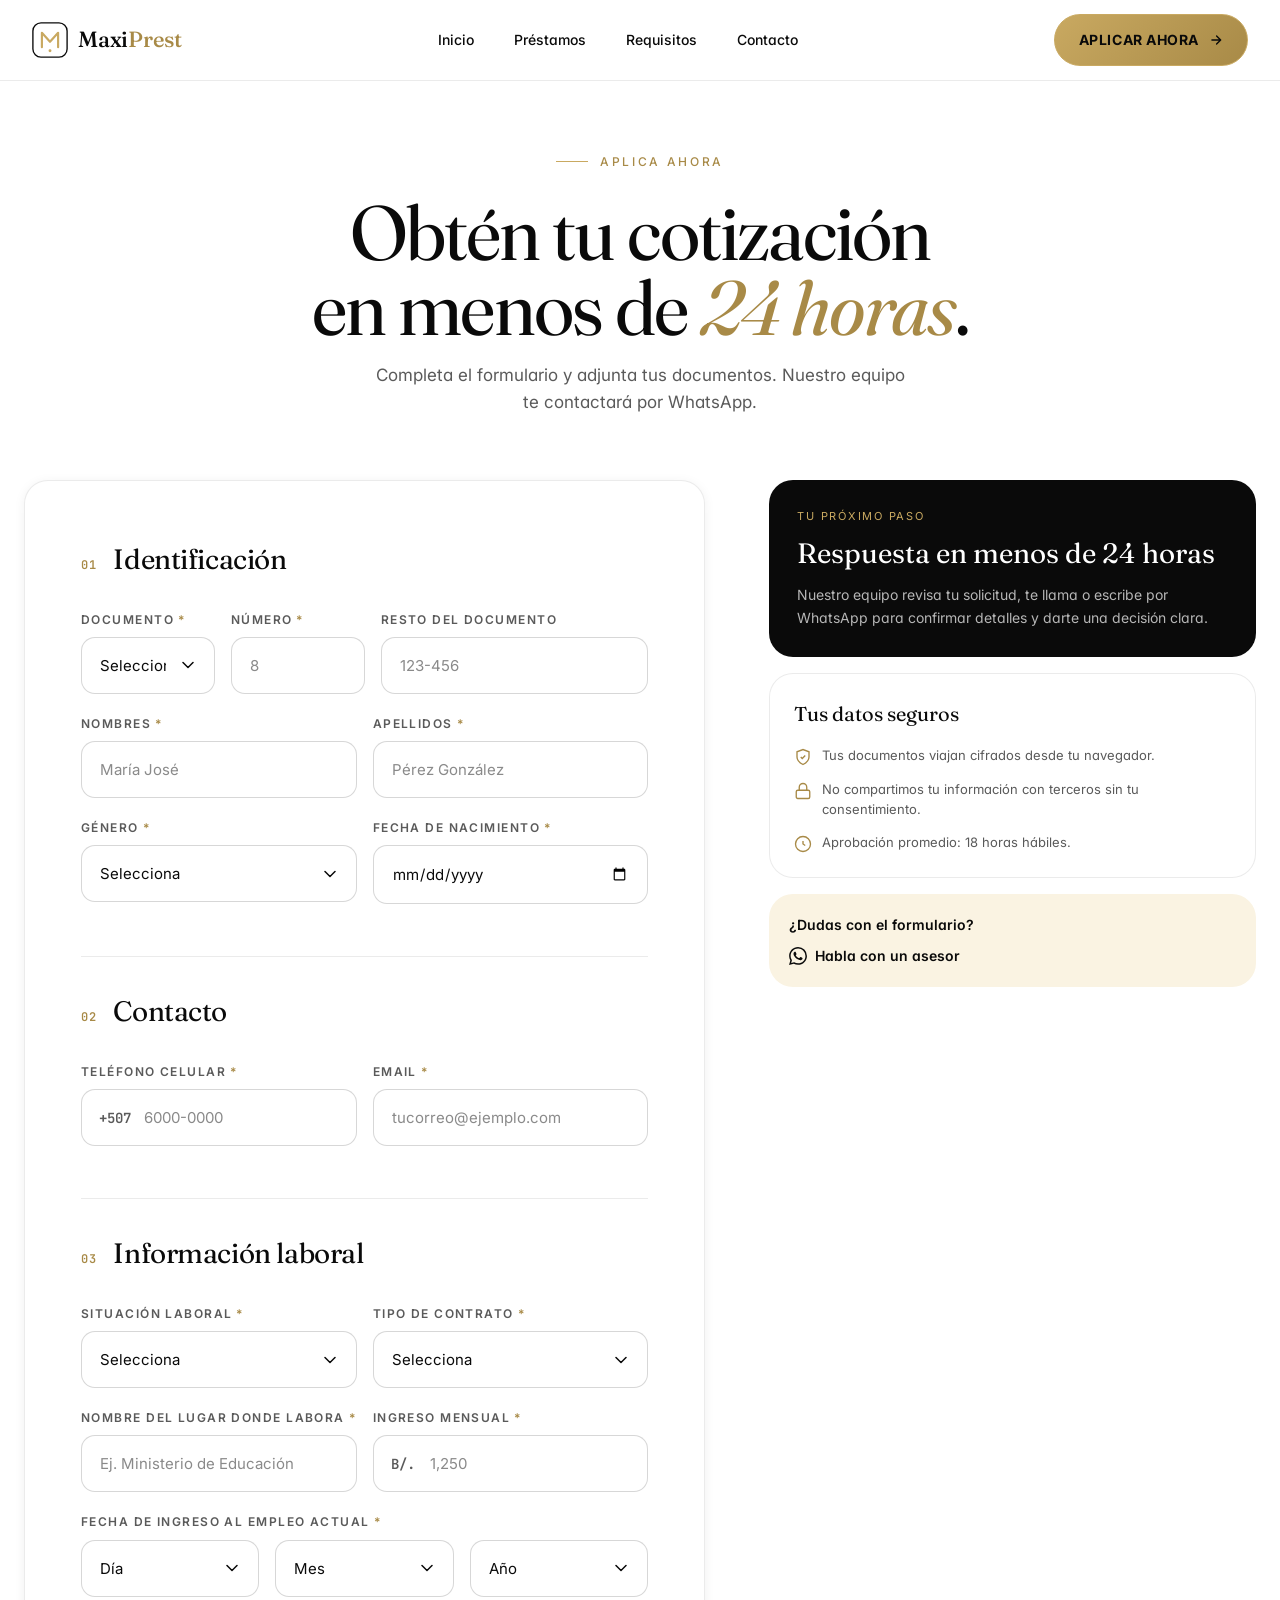
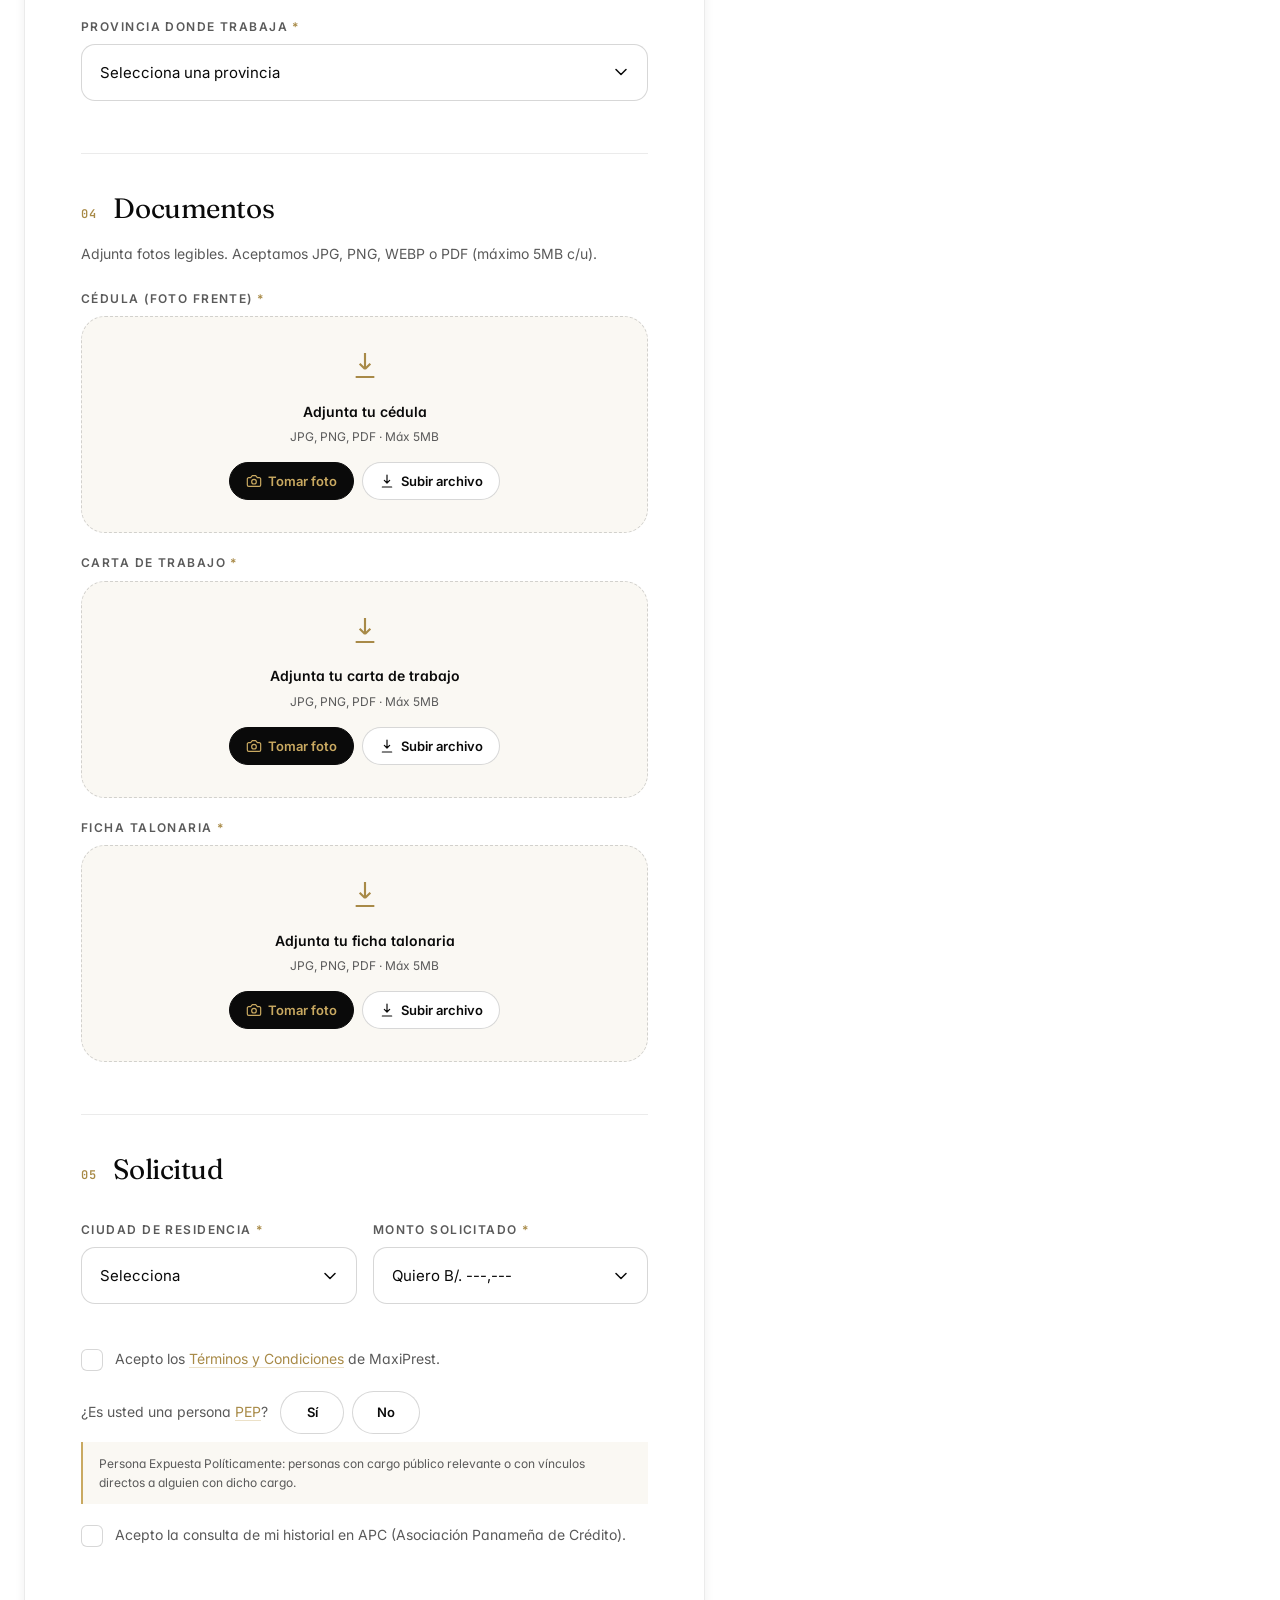
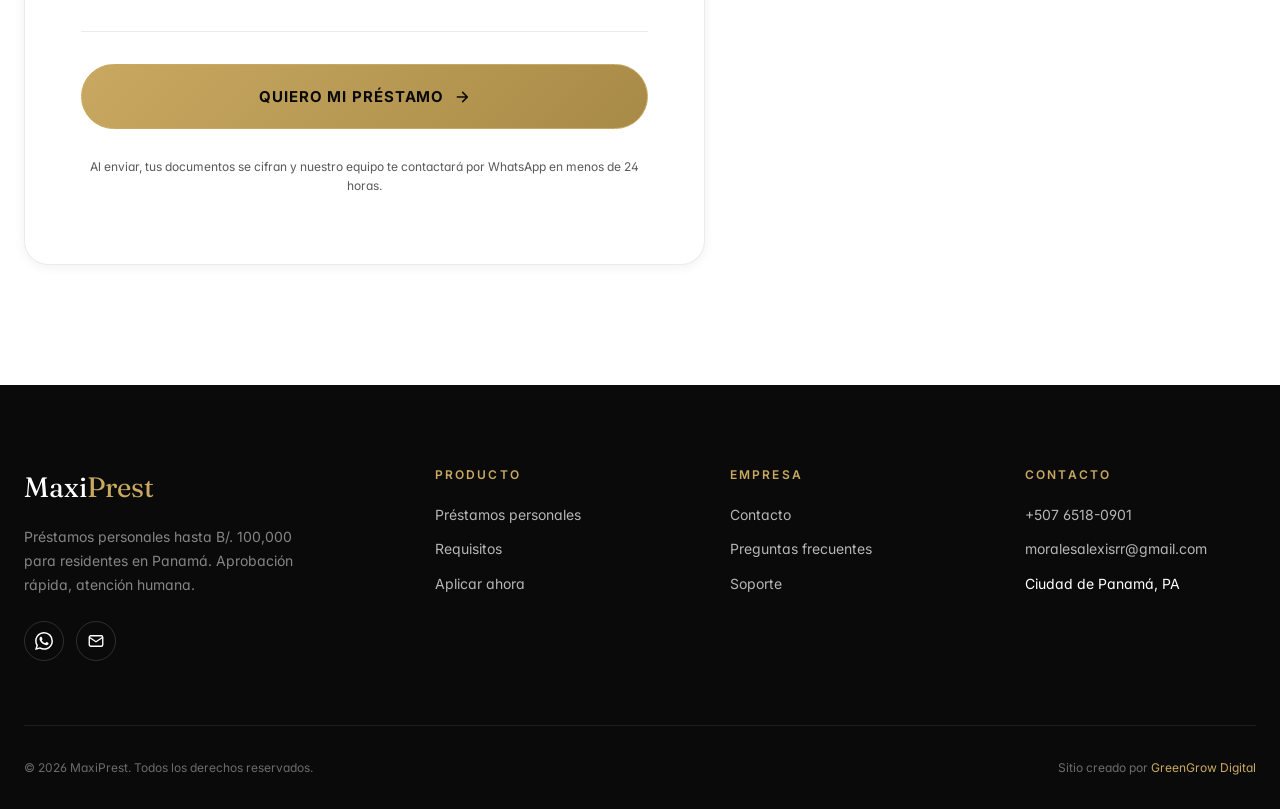
==== commit a5d0e02c: "feat: premium redesign for prestamos, requisitos, contacto with scroll progress, tilt cards, magneti" ====
--- a/aplica.html
+++ b/aplica.html
@@ -9,7 +9,7 @@
   <link rel="preconnect" href="https://fonts.googleapis.com" />
   <link rel="preconnect" href="https://fonts.gstatic.com" crossorigin />
   <link href="https://fonts.googleapis.com/css2?family=Fraunces:opsz,wght@9..144,300..900&family=Inter:wght@300;400;500;600;700&family=JetBrains+Mono:wght@400;600&display=swap" rel="stylesheet" />
-  <link href="/shared/theme.css?v=7" rel="stylesheet" />
+  <link href="/shared/theme.css?v=8" rel="stylesheet" />
   <style>
     .form-hero {
       padding: calc(var(--mp-nav-h) + 64px) 24px 32px;
@@ -862,8 +862,8 @@
   </div>
 
   <div id="mp-footer"></div>
-  <script src="/shared/nav-footer.js?v=7"></script>
-  <script src="/shared/form-handler.js?v=7"></script>
+  <script src="/shared/nav-footer.js?v=8"></script>
+  <script src="/shared/form-handler.js?v=8"></script>
   <script>
     // Populate day & year selects
     (function() {
